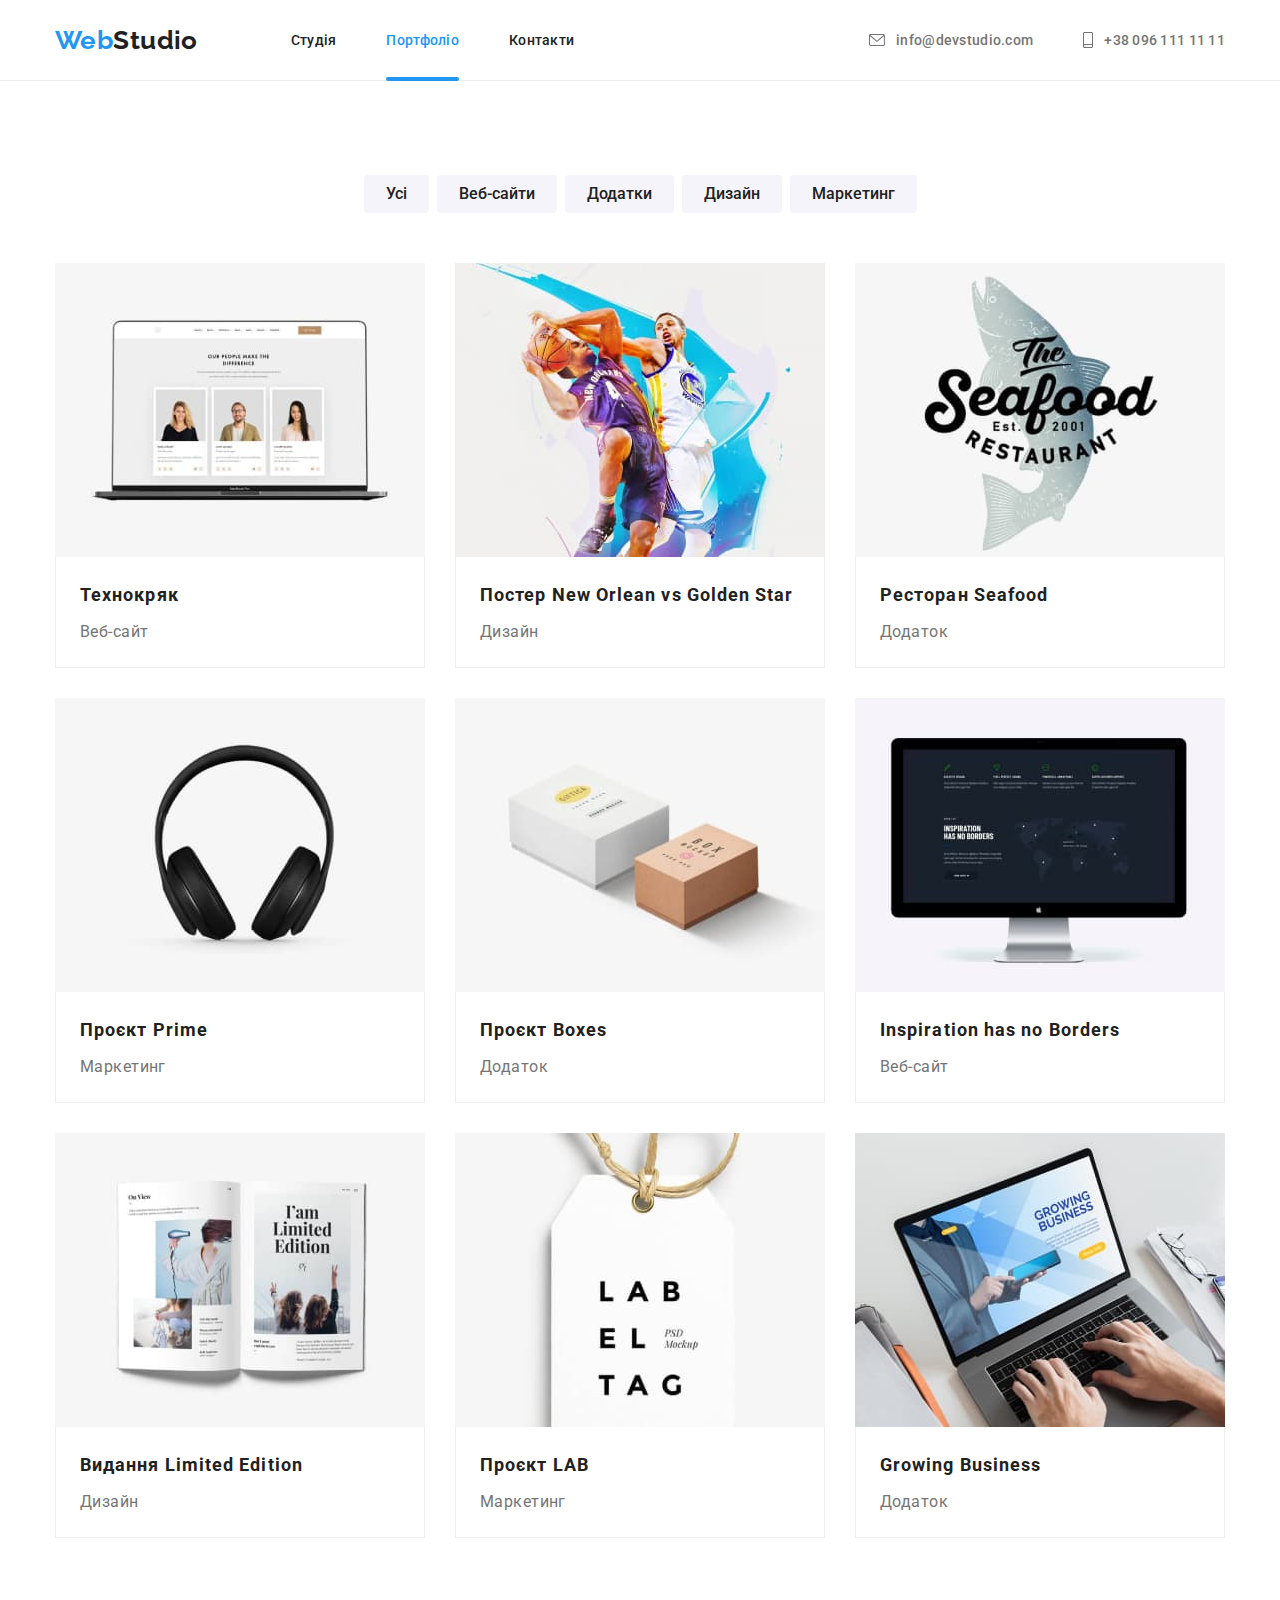
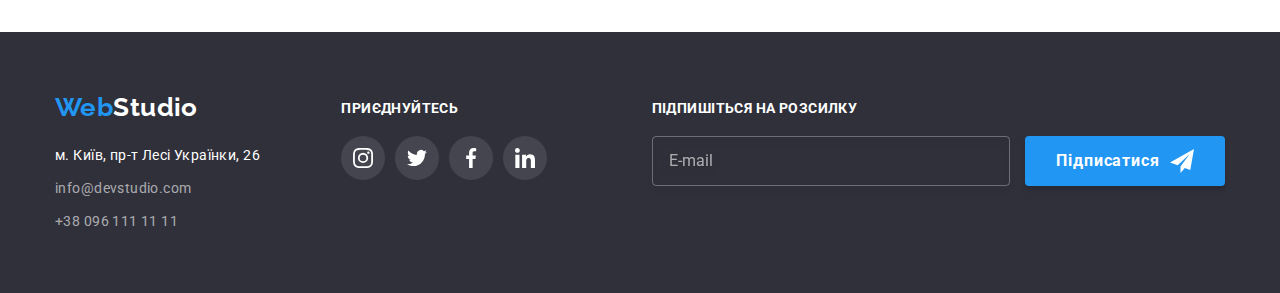
==== portfolio.html @ e1a23cd5 "Додано файли попередньої роботи" ====
<!DOCTYPE html>
<html lang="uk">
  <head>
    <meta charset="UTF-8" />
    <meta http-equiv="X-UA-Compatible" content="IE=edge" />
    <meta name="viewport" content="width=device-width, initial-scale=1.0" />
    <title>Портфоліо</title>
    <link rel="preconnect" href="https://fonts.googleapis.com" />
    <link rel="preconnect" href="https://fonts.gstatic.com" crossorigin />
    <link
      href="https://fonts.googleapis.com/css2?family=Raleway:wght@700&family=Roboto:wght@400;500;700;900&display=swap"
      rel="stylesheet"
    />
    <link
      rel="stylesheet"
      href="https://cdnjs.cloudflare.com/ajax/libs/modern-normalize/1.1.0/modern-normalize.css"
    />
    <link rel="stylesheet" href="./css/main.min.css" />
  </head>
  <body class="body">
    <!-- Шапка сайту -->
    <header class="site-header">
      <div class="site-header__container container">
        <nav class="nav">
          <a class="header__logo" href="./index.html"
            ><span class="header__logo header__logo--first">Web</span
            ><span class="header__logo header__logo--second">Studio</span></a
          >
          <ul class="nav__list list">
            <li class="nav__item">
              <a class="nav__link" href="./index.html">Студія</a>
            </li>
            <li class="nav__item">
              <a class="nav__link nav__link--curent" href="./portfolio.html"
                >Портфоліо</a
              >
            </li>
            <li class="nav__item">
              <a class="nav__link" href="">Контакти</a>
            </li>
          </ul>
          <ul class="nav-contact list">
            <li class="nav-contact__item">
              <a class="nav-contact__link" href="mailto:info@devstudio.com"
                ><svg class="nav-contact__icon" width="16" height="12">
                  <use href="./images/icons.svg#icon-envelope"></use>
                </svg>
                <span>info@devstudio.com</span></a
              >
            </li>
            <li class="nav-contact__item">
              <a class="nav-contact__link" href="tel:+380961111111"
                ><svg class="nav-contact__icon" width="10" height="16">
                  <use href="./images/icons.svg#icon-smartphone"></use></svg
                ><span>+38 096 111 11 11</span></a
              >
            </li>
          </ul>
        </nav>
      </div>
    </header>
    <!-- Основний контент -->
    <main>
      <!-- Секція наші продукти -->
      <section class="product">
        <div class="product__container container">
          <h1 class="product__title visually-hidden">Наші продукти</h1>
          <ul class="buttons list">
            <li class="buttons__item">
              <button class="buttons__button button" type="button">Усі</button>
            </li>
            <li class="buttons__item">
              <button class="buttons__button button" type="button">
                Веб-сайти
              </button>
            </li>
            <li class="buttons__item">
              <button class="buttons__button button" type="button">
                Додатки
              </button>
            </li>
            <li class="buttons__item">
              <button class="buttons__button button" type="button">
                Дизайн
              </button>
            </li>
            <li class="buttons__item">
              <button class="buttons__button button" type="button">
                Маркетинг
              </button>
            </li>
          </ul>
          <ul class="product__list list">
            <li class="product__item">
              <a class="product__link link" href="#">
                <div class="product__thumb">
                  <img
                    class="product__image"
                    src="./images/portfolio1.jpg"
                    alt="ноутбук з відкритим сайтом"
                    width="370"
                  />
                  <span class="product__about"
                    >Ресурс пропонує комплексні пропозиції з різним рівнем
                    функціоналу та сервісів. Все це дозволить відвідувачу
                    отримати вичерпні відомості про компанію чи приватну
                    особу.</span
                  >
                </div>
                <div class="product__card">
                  <h2 class="product__name">Технокряк</h2>
                  <p class="product__category">Веб-сайт</p>
                </div>
              </a>
            </li>
            <li class="product__item">
              <a class="product__link link" href="#">
                <div class="product__thumb">
                  <img
                    class="product__image"
                    src="./images/portfolio2.jpg"
                    alt="баскетболісти з м'ячем"
                    width="370"
                  />
                  <span class="product__about"
                    >Ресурс пропонує комплексні пропозиції з різним рівнем
                    функціоналу та сервісів. Все це дозволить відвідувачу
                    отримати вичерпні відомості про компанію чи приватну
                    особу.</span
                  >
                </div>
                <div class="product__card">
                  <h2 class="product__name">
                    Постер New Orlean vs Golden Star
                  </h2>
                  <p class="product__category">Дизайн</p>
                </div>
              </a>
            </li>
            <li class="product__item">
              <a class="product__link link" href="#">
                <div class="product__thumb">
                  <img
                    class="product__image"
                    src="./images/portfolio3.jpg"
                    alt="риба з текстом"
                    width="370"
                  />
                  <span class="product__about"
                    >Ресурс пропонує комплексні пропозиції з різним рівнем
                    функціоналу та сервісів. Все це дозволить відвідувачу
                    отримати вичерпні відомості про компанію чи приватну
                    особу.</span
                  >
                </div>
                <div class="product__card">
                  <h2 class="product__name">Ресторан Seafood</h2>
                  <p class="product__category">Додаток</p>
                </div>
              </a>
            </li>
            <li class="product__item">
              <a class="product__link link" href="#">
                <div class="product__thumb">
                  <img
                    class="product__image"
                    src="./images/portfolio4.jpg"
                    alt="чорні навушники"
                    width="370"
                  />
                  <span class="product__about"
                    >Ресурс пропонує комплексні пропозиції з різним рівнем
                    функціоналу та сервісів. Все це дозволить відвідувачу
                    отримати вичерпні відомості про компанію чи приватну
                    особу.</span
                  >
                </div>
                <div class="product__card">
                  <h2 class="product__name">Проєкт Prime</h2>
                  <p class="product__category">Маркетинг</p>
                </div>
              </a>
            </li>
            <li class="product__item">
              <a class="product__link link" href="#">
                <div class="product__thumb">
                  <img
                    class="product__image"
                    src="./images/portfolio5.jpg"
                    alt="дві коробочки"
                    width="370"
                  />
                  <span class="product__about"
                    >Ресурс пропонує комплексні пропозиції з різним рівнем
                    функціоналу та сервісів. Все це дозволить відвідувачу
                    отримати вичерпні відомості про компанію чи приватну
                    особу.</span
                  >
                </div>
                <div class="product__card">
                  <h2 class="product__name">Проєкт Boxes</h2>
                  <p class="product__category">Додаток</p>
                </div>
              </a>
            </li>
            <li class="product__item">
              <a class="product__link link" href="#">
                <div class="product__thumb">
                  <img
                    class="product__image"
                    src="./images/portfolio6.jpg"
                    alt="монітор з картою світу"
                    width="370"
                  />
                  <span class="product__about"
                    >Ресурс пропонує комплексні пропозиції з різним рівнем
                    функціоналу та сервісів. Все це дозволить відвідувачу
                    отримати вичерпні відомості про компанію чи приватну
                    особу.</span
                  >
                </div>
                <div class="product__card">
                  <h2 class="product__name">Inspiration has no Borders</h2>
                  <p class="product__category">Веб-сайт</p>
                </div>
              </a>
            </li>
            <li class="product__item">
              <a class="product__link link" href="#">
                <div class="product__thumb">
                  <img
                    class="product__image"
                    src="./images/portfolio7.jpg"
                    alt="відкритий журнал"
                    width="370"
                  />
                  <span class="product__about"
                    >Ресурс пропонує комплексні пропозиції з різним рівнем
                    функціоналу та сервісів. Все це дозволить відвідувачу
                    отримати вичерпні відомості про компанію чи приватну
                    особу.</span
                  >
                </div>
                <div class="product__card">
                  <h2 class="product__name">Видання Limited Edition</h2>
                  <p class="product__category">Дизайн</p>
                </div>
              </a>
            </li>
            <li class="product__item">
              <a class="product__link link" href="#">
                <div class="product__thumb">
                  <img
                    class="product__image"
                    src="./images/portfolio8.jpg"
                    alt="етикетка на нитці"
                    width="370"
                  />
                  <span class="product__about"
                    >Ресурс пропонує комплексні пропозиції з різним рівнем
                    функціоналу та сервісів. Все це дозволить відвідувачу
                    отримати вичерпні відомості про компанію чи приватну
                    особу.</span
                  >
                </div>
                <div class="product__card">
                  <h2 class="product__name">Проєкт LAB</h2>
                  <p class="product__category">Маркетинг</p>
                </div>
              </a>
            </li>
            <li class="product__item">
              <a class="product__link link" href="#">
                <div class="product__thumb">
                  <img
                    class="product__image"
                    src="./images/portfolio9.jpg"
                    alt="руки на клавіатурі ноутбуку"
                    width="370"
                  />
                  <span class="product__about"
                    >Ресурс пропонує комплексні пропозиції з різним рівнем
                    функціоналу та сервісів. Все це дозволить відвідувачу
                    отримати вичерпні відомості про компанію чи приватну
                    особу.</span
                  >
                </div>
                <div class="product__card">
                  <h2 class="product__name">Growing Business</h2>
                  <p class="product__category">Додаток</p>
                </div>
              </a>
            </li>
          </ul>
        </div>
      </section>
    </main>
    <!-- Підвал сайту -->
    <footer class="site-footer">
      <div class="site-footer__container container">
        <div class="site-footer__wrapper">
          <div class="site-footer__box">
            <a class="footer__logo" href="./index.html"
              ><span class="footer__logo footer__logo--first">Web</span
              ><span class="footer__logo footer__logo--second">Studio</span></a
            >
            <address class="addres">
              <ul class="addres__list list">
                <li class="addres__item">
                  <a
                    class="addres__addres"
                    href="https://goo.gl/maps/3w15q6gvffN8V6KR9"
                    target="_blank"
                    rel="noopener noreferrer nofollow"
                    >м. Київ, пр-т Лесі Українки, 26</a
                  >
                </li>
                <li class="addres__item">
                  <a class="addres__contact" href="mailto:info@devstudio.com"
                    >info@devstudio.com</a
                  >
                </li>
                <li class="addres__item">
                  <a class="addres__contact" href="tel:+380961111111"
                    >+38 096 111 11 11</a
                  >
                </li>
              </ul>
            </address>
          </div>
          <div class="our-social">
            <h2 class="our-social__title">приєднуйтесь</h2>
            <div class="our-social__links">
              <a class="our-social__link" href="#"
                ><svg class="our-social__icon" width="20" height="20">
                  <use href="./images/icons.svg#icon-instagram"></use></svg
              ></a>
              <a class="our-social__link" href="#"
                ><svg class="our-social__icon" width="20" height="20">
                  <use href="./images/icons.svg#icon-twitter"></use></svg
              ></a>
              <a class="our-social__link" href="#"
                ><svg class="our-social__icon" width="20" height="20">
                  <use href="./images/icons.svg#icon-facebook"></use></svg
              ></a>
              <a class="our-social__link" href="#"
                ><svg class="our-social__icon" width="20" height="20">
                  <use href="./images/icons.svg#icon-linkedin"></use></svg
              ></a>
            </div>
          </div>
          <div class="sing-up">
            <h2 class="sing-up__title">Підпишіться на розсилку</h2>
            <form class="sing-up__form">
              <label for="email" class="sing-up__label">
                <input
                  type="email"
                  name="email"
                  id="email"
                  class="sing-up__input"
                  placeholder="E-mail"
                  required
                />
              </label>
              <button type="submit" class="sing-up__button">
                Підписатися<svg class="sing-up__icon" width="24" height="24">
                  <use href="./images/icons.svg#icon-send"></use>
                </svg>
              </button>
            </form>
          </div>
        </div>
      </div>
    </footer>
  </body>
</html>
---- css/main.min.css ----
:root{--primary-text-color: #212121;--secondary-text-color: #757575;--accent-color: #2196f3;--white-text: #ffffff;--primary-bacground-color: #ffffff;--secondary-bacground-color: #f5f4fa;--third-bacground-color: #afb1b8}.list{list-style-type:none;padding-left:0;margin:0}.link{text-decoration:none}.container{width:1200px;margin:0 auto;padding:0 15px}.visually-hidden{position:absolute;white-space:nowrap;width:1px;height:1px;overflow:hidden;border:0;padding:0;clip:rect(0 0 0 0);-webkit-clip-path:inset(50%);clip-path:inset(50%);margin:-1px}.is-hidden{visibility:hidden;opacity:0;pointer-events:none}.body{color:var(--primary-text-color);font-family:"Roboto",sans-serif;background-color:var(--primary-bacground-color);font-size:14px;letter-spacing:.03em;font-weight:400}.site-header{border-bottom-width:1px;border-bottom-style:solid;border-bottom-color:#ececec}.nav{display:-webkit-box;display:-ms-flexbox;display:flex;-webkit-box-align:center;-ms-flex-align:center;align-items:center}.nav__list{display:-webkit-box;display:-ms-flexbox;display:flex;margin-left:93px}.nav__item{margin-right:50px}.nav__item:last-child{margin-right:0}.nav__link{display:block;padding-top:32px;padding-bottom:32px;text-decoration:none;color:var(--primary-text-color);font-weight:500;line-height:1.1428571429;letter-spacing:.02em;-webkit-transition:color 250ms cubic-bezier(0.4, 0, 0.2, 1);transition:color 250ms cubic-bezier(0.4, 0, 0.2, 1)}.nav__link:hover,.nav__link:focus{color:var(--accent-color)}.nav__link--curent{color:var(--accent-color);position:relative}.nav__link--curent::after{content:"";position:absolute;width:100%;height:4px;background-color:var(--accent-color);border-radius:4px;bottom:-1px;right:0}.nav-contact{display:-webkit-box;display:-ms-flexbox;display:flex;margin-left:auto}.nav-contact__item+.nav-contact__item{margin-left:50px}.nav-contact__icon{margin-right:11px}.nav-contact__link{display:-webkit-box;display:-ms-flexbox;display:flex;padding-top:32px;padding-bottom:32px;-webkit-box-align:center;-ms-flex-align:center;align-items:center;text-decoration:none;color:var(--secondary-text-color);font-weight:500;line-height:1.1428571429;letter-spacing:.02em;fill:var(--secondary-text-color);-webkit-transition:color 250ms cubic-bezier(0.4, 0, 0.2, 1);transition:color 250ms cubic-bezier(0.4, 0, 0.2, 1)}.nav-contact__link:hover,.nav-contact__link:focus{color:var(--accent-color);fill:var(--accent-color)}.header__logo{font-family:"Raleway",sans-serif;text-decoration:none;font-style:normal;font-weight:700;font-size:26px;line-height:1.1923076923}.header__logo--first{color:var(--accent-color)}.header__logo--second{color:var(--primary-text-color)}.footer__logo{font-family:"Raleway",sans-serif;text-decoration:none;font-style:normal;font-weight:700;font-size:26px;line-height:1.1923076923}.footer__logo--first{color:var(--accent-color)}.footer__logo--second{color:var(--white-text)}.section-hero{padding:200px 0px;background-image:-webkit-gradient(linear, left top, left bottom, from(rgba(47, 48, 58, 0.4)), to(rgba(47, 48, 58, 0.4))),url("../images/bg-image.jpg");background-image:linear-gradient(rgba(47, 48, 58, 0.4), rgba(47, 48, 58, 0.4)),url("../images/bg-image.jpg");background-repeat:no-repeat;background-position:50% 50%;background-color:#c4c4c4}.section-hero__text{margin:0;margin-bottom:30px;width:696px;margin-left:auto;margin-right:auto;font-weight:900;font-size:44px;line-height:1.3636363636;text-align:center;letter-spacing:.06em;text-transform:uppercase;color:var(--white-text)}.section-hero__button{display:block;margin-left:auto;margin-right:auto;padding:10px 32px;font-weight:700;font-size:16px;line-height:1.875;-webkit-box-align:center;-ms-flex-align:center;align-items:center;text-align:center;letter-spacing:.06em;-webkit-box-shadow:0px 4px 4px rgba(0,0,0,.15);box-shadow:0px 4px 4px rgba(0,0,0,.15);border-radius:4px;color:var(--white-text);background-color:var(--accent-color);border:none;cursor:pointer;font-family:inherit;-webkit-transition:background-color 250ms cubic-bezier(0.4, 0, 0.2, 1);transition:background-color 250ms cubic-bezier(0.4, 0, 0.2, 1)}.section-hero__button:hover,.section-hero__button:focus{background-color:#188ce8}.section-benefits{padding:94px 0}.section-benefits__list{display:-webkit-box;display:-ms-flexbox;display:flex;-ms-flex-preferred-size:25%;flex-basis:25%}.section-benefits__item{margin-right:30px}.section-benefits__item:last-child{margin-right:0px}.section-benefits__logo{display:-webkit-box;display:-ms-flexbox;display:flex;margin-bottom:30px;width:270px;height:120px;-webkit-box-pack:center;-ms-flex-pack:center;justify-content:center;-webkit-box-align:center;-ms-flex-align:center;align-items:center;background-color:var(--secondary-bacground-color);border-radius:4px}.section-benefits__title{margin:0;margin-bottom:10px;font-size:14px;font-weight:700;line-height:1.1428571429;text-transform:uppercase;color:var(--primary-text-color)}.section-benefits__text{margin:0;font-size:14px;line-height:1.7142857143;color:var(--secondary-text-color)}.about-work{margin-bottom:94px}.about-work__title{margin:0;margin-bottom:50px;font-weight:700;font-size:36px;line-height:1.1666666667;text-align:center;color:var(--primary-text-color)}.about-work__tile{position:relative}.about-work__galery{display:-webkit-box;display:-ms-flexbox;display:flex;-webkit-box-pack:justify;-ms-flex-pack:justify;justify-content:space-between}.about-work__image{display:block}.about-work__wrapper{display:-webkit-box;display:-ms-flexbox;display:flex;-webkit-box-align:center;-ms-flex-align:center;align-items:center;-webkit-box-pack:center;-ms-flex-pack:center;justify-content:center;position:absolute;width:100%;height:70px;bottom:0;left:0;background-color:rgba(47,48,58,.8)}.about-work__text{font-weight:700;font-size:14px;line-height:1.1428571429;text-align:center;text-transform:uppercase;color:var(--white-text)}.our-team{padding:94px 0px;background-color:var(--secondary-bacground-color)}.our-team__title{margin:0;margin-bottom:50px;font-weight:700;font-size:36px;line-height:1.1666666667;text-align:center;color:var(--primary-text-color)}.our-team__list{display:-webkit-box;display:-ms-flexbox;display:flex}.our-team__item{-ms-flex-preferred-size:calc((100% - 30px)/4);flex-basis:calc((100% - 30px)/4);margin-right:30px;-webkit-box-shadow:0px 1px 3px rgba(0,0,0,.12),0px 1px 1px rgba(0,0,0,.14),0px 2px 1px rgba(0,0,0,.2);box-shadow:0px 1px 3px rgba(0,0,0,.12),0px 1px 1px rgba(0,0,0,.14),0px 2px 1px rgba(0,0,0,.2)}.our-team__item:last-child{margin-right:0px}.our-team__image{display:block}.our-team__wrapper{padding:30px 0px;background-color:var(--white-text);-webkit-box-shadow:0px 1px 3px rgba(0,0,0,.12),0px 1px 1px rgba(0,0,0,.14),0px 2px 1px rgba(0,0,0,.2);box-shadow:0px 1px 3px rgba(0,0,0,.12),0px 1px 1px rgba(0,0,0,.14),0px 2px 1px rgba(0,0,0,.2);border-radius:0px 0px 4px 4px}.our-team__subtitle{margin:0;margin-bottom:10px;font-weight:500;font-size:16px;line-height:1.1875;text-align:center;color:var(--primary-text-color)}.our-team__text{margin:0;font-size:16px;line-height:1.1875;text-align:center;margin-bottom:16px}.social{display:-webkit-box;display:-ms-flexbox;display:flex;-webkit-box-pack:center;-ms-flex-pack:center;justify-content:center}.social__logo{display:-webkit-box;display:-ms-flexbox;display:flex;margin-right:10px}.social__logo:last-child{margin-right:0px}.social__link{display:-webkit-box;display:-ms-flexbox;display:flex;width:44px;height:44px;-webkit-box-pack:center;-ms-flex-pack:center;justify-content:center;-webkit-box-align:center;-ms-flex-align:center;align-items:center;border-radius:50%;fill:var(--third-bacground-color);-webkit-transition:fill 250ms cubic-bezier(0.4, 0, 0.2, 1),background-color 250ms cubic-bezier(0.4, 0, 0.2, 1);transition:fill 250ms cubic-bezier(0.4, 0, 0.2, 1),background-color 250ms cubic-bezier(0.4, 0, 0.2, 1)}.social__link:hover,.social__link:focus{background-color:var(--accent-color);fill:var(--white-text);cursor:pointer}.section-clients{padding:94px 0px}.section-clients__title{margin:0;margin-bottom:50px;font-weight:700;font-size:36px;line-height:1.1666666667;text-align:center}.section-clients__list{display:-webkit-box;display:-ms-flexbox;display:flex}.section-clients__item{margin-right:30px}.section-clients__item:last-child{margin-right:0px}.section-clients__logo{display:-webkit-box;display:-ms-flexbox;display:flex;width:170px;height:92px;-webkit-box-pack:center;-ms-flex-pack:center;justify-content:center;-webkit-box-align:center;-ms-flex-align:center;align-items:center;fill:var(--third-bacground-color);border:1px solid var(--third-bacground-color);border-radius:4px;-webkit-transition:fill 250ms cubic-bezier(0.4, 0, 0.2, 1),border 250ms cubic-bezier(0.4, 0, 0.2, 1);transition:fill 250ms cubic-bezier(0.4, 0, 0.2, 1),border 250ms cubic-bezier(0.4, 0, 0.2, 1)}.section-clients__logo:hover,.section-clients__logo:focus{border:1px solid var(--accent-color);fill:var(--accent-color)}.site-footer{padding:60px 0px;background-color:#2f303a}.site-footer__wrapper{display:-webkit-box;display:-ms-flexbox;display:flex;-webkit-box-pack:justify;-ms-flex-pack:justify;justify-content:space-between}.site-footer__box{margin-right:70px}.addres{margin-top:20px}.addres__addres{line-height:1.7142857143;color:var(--white-text);font-style:normal;text-decoration:none;-webkit-transition:color 250ms cubic-bezier(0.4, 0, 0.2, 1);transition:color 250ms cubic-bezier(0.4, 0, 0.2, 1)}.addres__addres:hover,.addres__addres:focus{color:var(--accent-color)}.addres__item{margin-bottom:9px}.addres__item:last-child{margin-bottom:0px}.addres__contact{font-style:normal;text-decoration:none;font-size:14px;line-height:1.7142857143;color:rgba(255,255,255,.6);-webkit-transition:color 250ms cubic-bezier(0.4, 0, 0.2, 1);transition:color 250ms cubic-bezier(0.4, 0, 0.2, 1)}.addres__contact:hover,.addres__contact:focus{color:var(--accent-color)}.our-social{margin-top:8px}.our-social__title{margin:0;margin-bottom:20px;font-weight:700;font-size:14px;line-height:16px;text-transform:uppercase;color:var(--white-text)}.our-social__links{display:-webkit-box;display:-ms-flexbox;display:flex;-webkit-box-pack:center;-ms-flex-pack:center;justify-content:center;margin-right:93px}.our-social__link{display:-webkit-box;display:-ms-flexbox;display:flex;width:44px;height:44px;-webkit-box-pack:center;-ms-flex-pack:center;justify-content:center;-webkit-box-align:center;-ms-flex-align:center;align-items:center;border-radius:50%;fill:var(--white-text);background-color:rgba(255,255,255,.1);margin-right:10px;-webkit-transition:background-color 250ms cubic-bezier(0.4, 0, 0.2, 1);transition:background-color 250ms cubic-bezier(0.4, 0, 0.2, 1)}.our-social__link:hover,.our-social__link:focus{background-color:var(--accent-color)}.our-social__link:last-child{margin-right:0px}.sing-up{margin-top:8px}.sing-up__title{margin:0;margin-bottom:20px;font-weight:700;font-size:14px;line-height:1.1428571429;text-transform:uppercase;color:var(--white-text)}.sing-up__input{margin-right:12px;padding:15px 16px;width:358px;height:50px;color:var(--white-text);background-color:rgba(0,0,0,0);border:1px solid rgba(255,255,255,.3);-webkit-filter:drop-shadow(0px 4px 4px rgba(0, 0, 0, 0.15));filter:drop-shadow(0px 4px 4px rgba(0, 0, 0, 0.15));border-radius:4px}.sing-up__input:focus{outline:none}.sing-up__input::-webkit-input-placeholder{font-size:16px;line-height:1.25;color:rgba(255,255,255,.6)}.sing-up__input::-moz-placeholder{font-size:16px;line-height:1.25;color:rgba(255,255,255,.6)}.sing-up__input:-ms-input-placeholder{font-size:16px;line-height:1.25;color:rgba(255,255,255,.6)}.sing-up__input::-ms-input-placeholder{font-size:16px;line-height:1.25;color:rgba(255,255,255,.6)}.sing-up__input::placeholder{font-size:16px;line-height:1.25;color:rgba(255,255,255,.6)}.sing-up__icon{position:absolute;top:50%;-webkit-transform:translateY(-50%);transform:translateY(-50%);margin-left:10px;fill:var(--white-text)}.sing-up__button{position:relative;width:200px;height:50px;padding:10px 62px 10px 28px;font-weight:700;font-size:16px;line-height:1.875;letter-spacing:.06em;color:var(--white-text);background-color:var(--accent-color);border:none;-webkit-box-shadow:0px 4px 4px rgba(0,0,0,.15);box-shadow:0px 4px 4px rgba(0,0,0,.15);border-radius:4px;-webkit-transition:background-color 250ms cubic-bezier(0.4, 0, 0.2, 1);transition:background-color 250ms cubic-bezier(0.4, 0, 0.2, 1)}.sing-up__button:hover,.sing-up__button:focus{background-color:#188ce8}.modal__backdrop{position:fixed;top:0;bottom:0;left:0;right:0;width:100%;height:100%;background-color:rgba(0,0,0,.2);-webkit-transition:opacity 250ms cubic-bezier(0.4, 0, 0.2, 1),visibility 250ms cubic-bezier(0.4, 0, 0.2, 1);transition:opacity 250ms cubic-bezier(0.4, 0, 0.2, 1),visibility 250ms cubic-bezier(0.4, 0, 0.2, 1)}.modal__backdrop.is-hidden .modal__window{-webkit-transform:translate(-50%, -50%) scale(0.7);transform:translate(-50%, -50%) scale(0.7)}.modal__window{width:528px;height:581px;position:absolute;top:50%;left:50%;-webkit-transform:translate(-50%, -50%) scale(1);transform:translate(-50%, -50%) scale(1);-webkit-transition:-webkit-transform 250ms cubic-bezier(0.4, 0, 0.2, 1);transition:-webkit-transform 250ms cubic-bezier(0.4, 0, 0.2, 1);transition:transform 250ms cubic-bezier(0.4, 0, 0.2, 1);transition:transform 250ms cubic-bezier(0.4, 0, 0.2, 1), -webkit-transform 250ms cubic-bezier(0.4, 0, 0.2, 1);background-color:#fff;-webkit-box-shadow:0px 1px 3px rgba(0,0,0,.12),0px 1px 1px rgba(0,0,0,.14),0px 2px 1px rgba(0,0,0,.2);box-shadow:0px 1px 3px rgba(0,0,0,.12),0px 1px 1px rgba(0,0,0,.14),0px 2px 1px rgba(0,0,0,.2);border-radius:4px}.modal__close-sign{position:absolute;display:-webkit-box;display:-ms-flexbox;display:flex;-webkit-box-pack:center;-ms-flex-pack:center;justify-content:center;cursor:pointer;-webkit-box-align:center;-ms-flex-align:center;align-items:center;top:8px;right:8px;width:30px;height:30px;border:1px solid rgba(0,0,0,.1);border-radius:50%;-webkit-transition:fill 250ms cubic-bezier(0.4, 0, 0.2, 1);transition:fill 250ms cubic-bezier(0.4, 0, 0.2, 1)}.modal__close-sign:hover,.modal__close-sign:focus{fill:var(--accent-color)}.modal__content{padding:40px}.modal__title{margin:0px;margin-bottom:12px;font-weight:700;font-size:20px;line-height:1.15;text-align:center}.form__label{display:block;margin-bottom:4px;font-size:12px;line-height:1.1666666667;letter-spacing:.01em;color:var(--secondary-text-color)}.form__wrapper{position:relative;margin-bottom:10px}.form__icon{position:absolute;top:50%;left:0;-webkit-transform:translateY(-50%);transform:translateY(-50%);margin-left:15px;-webkit-transition:fill 250ms cubic-bezier(0.4, 0, 0.2, 1);transition:fill 250ms cubic-bezier(0.4, 0, 0.2, 1)}.form__input{padding:12px 0px 12px 0px;padding-left:42px;width:448px;height:40px;border:1px solid rgba(33,33,33,.2);border-radius:4px;-webkit-transition:border 250ms cubic-bezier(0.4, 0, 0.2, 1);transition:border 250ms cubic-bezier(0.4, 0, 0.2, 1)}.form__input:focus{outline:none;border:1px solid var(--accent-color)}.form__input:focus+.form__icon{fill:var(--accent-color)}.form__input--comment{margin-bottom:20px;padding:12px 16px;width:448px;height:120px;resize:none;border:1px solid rgba(33,33,33,.2);border-radius:4px;-webkit-transition:border 250ms cubic-bezier(0.4, 0, 0.2, 1);transition:border 250ms cubic-bezier(0.4, 0, 0.2, 1)}.form__input--comment:focus{outline:none;border:1px solid var(--accent-color)}.form__input--comment::-webkit-input-placeholder{font-size:12px;line-height:1.1666666667;letter-spacing:.01em;color:rgba(117,117,117,.5)}.form__input--comment::-moz-placeholder{font-size:12px;line-height:1.1666666667;letter-spacing:.01em;color:rgba(117,117,117,.5)}.form__input--comment:-ms-input-placeholder{font-size:12px;line-height:1.1666666667;letter-spacing:.01em;color:rgba(117,117,117,.5)}.form__input--comment::-ms-input-placeholder{font-size:12px;line-height:1.1666666667;letter-spacing:.01em;color:rgba(117,117,117,.5)}.form__input--comment::placeholder{font-size:12px;line-height:1.1666666667;letter-spacing:.01em;color:rgba(117,117,117,.5)}.form__btn-wrap{display:-webkit-box;display:-ms-flexbox;display:flex;-webkit-box-pack:center;-ms-flex-pack:center;justify-content:center}.form__button{width:200px;height:50px;font-weight:700;font-size:16px;line-height:1.875;letter-spacing:.06em;color:var(--white-text);background:var(--accent-color);-webkit-box-shadow:0px 4px 4px rgba(0,0,0,.15);box-shadow:0px 4px 4px rgba(0,0,0,.15);border:none;border-radius:4px;-webkit-transition:background 250ms cubic-bezier(0.4, 0, 0.2, 1);transition:background 250ms cubic-bezier(0.4, 0, 0.2, 1)}.form__button:hover,.form__button:focus{background:#188ce8}.form-checkbox{position:relative;display:-webkit-box;display:-ms-flexbox;display:flex;-webkit-box-pack:center;-ms-flex-pack:center;justify-content:center;margin-bottom:30px}.form-checkbox__label{display:-webkit-box;display:-ms-flexbox;display:flex;-webkit-box-align:center;-ms-flex-align:center;align-items:center;font-size:14px;line-height:1.7142857143;color:var(--secondary-text-color)}.form-checkbox__icon{position:absolute;top:50%;left:50%;-webkit-transform:translate(-50%, -50%);transform:translate(-50%, -50%);fill:rgba(0,0,0,0);-webkit-transition:fill 250ms cubic-bezier(0.4, 0, 0.2, 1);transition:fill 250ms cubic-bezier(0.4, 0, 0.2, 1)}.form-checkbox__wrapper{margin-right:7px;position:relative;width:16px;height:15px;border:2px solid var(--primary-text-color);border-radius:2px;-webkit-transition:background-color 250ms cubic-bezier(0.4, 0, 0.2, 1);transition:background-color 250ms cubic-bezier(0.4, 0, 0.2, 1)}.form-checkbox__input{-webkit-appearance:none;-moz-appearance:none;appearance:none}.form-checkbox__input:checked+.form-checkbox__label .form-checkbox__wrapper{background-color:var(--accent-color);border:none}.form-checkbox__input:checked+.form-checkbox__label .form-checkbox__icon{fill:var(--white-text)}.buttons{display:-webkit-box;display:-ms-flexbox;display:flex;margin-bottom:50px;-webkit-box-pack:center;-ms-flex-pack:center;justify-content:center}.buttons__item{margin-right:8px}.buttons__item:last-child{margin-right:0px}.buttons__button{padding:6px 22px;font-weight:500;font-size:16px;line-height:1.625;text-align:center;color:var(--primary-text-color);background-color:var(--secondary-bacground-color);border-radius:4px;border:none;cursor:pointer;font-family:"Roboto",sans-serif;-webkit-transition:background-color 250ms cubic-bezier(0.4, 0, 0.2, 1),color 250ms cubic-bezier(0.4, 0, 0.2, 1),-webkit-box-shadow 250ms cubic-bezier(0.4, 0, 0.2, 1);transition:background-color 250ms cubic-bezier(0.4, 0, 0.2, 1),color 250ms cubic-bezier(0.4, 0, 0.2, 1),-webkit-box-shadow 250ms cubic-bezier(0.4, 0, 0.2, 1);transition:background-color 250ms cubic-bezier(0.4, 0, 0.2, 1),color 250ms cubic-bezier(0.4, 0, 0.2, 1),box-shadow 250ms cubic-bezier(0.4, 0, 0.2, 1);transition:background-color 250ms cubic-bezier(0.4, 0, 0.2, 1),color 250ms cubic-bezier(0.4, 0, 0.2, 1),box-shadow 250ms cubic-bezier(0.4, 0, 0.2, 1),-webkit-box-shadow 250ms cubic-bezier(0.4, 0, 0.2, 1)}.buttons__button:hover,.buttons__button:focus{background-color:var(--accent-color);color:var(--white-text);-webkit-box-shadow:0px 3px 1px rgba(0,0,0,.1),0px 1px 2px rgba(0,0,0,.08),0px 2px 2px rgba(0,0,0,.12);box-shadow:0px 3px 1px rgba(0,0,0,.1),0px 1px 2px rgba(0,0,0,.08),0px 2px 2px rgba(0,0,0,.12)}.product{padding:94px 0px}.product__list{display:-webkit-box;display:-ms-flexbox;display:flex;-ms-flex-wrap:wrap;flex-wrap:wrap}.product__item{margin-right:30px;margin-bottom:30px}.product__item:nth-child(3n){margin-right:0px}.product__item:nth-last-child(-n+3){margin-bottom:0px}.product .product__link{display:block;position:relative;-webkit-transition:-webkit-box-shadow 250ms cubic-bezier(0.4, 0, 0.2, 1);transition:-webkit-box-shadow 250ms cubic-bezier(0.4, 0, 0.2, 1);transition:box-shadow 250ms cubic-bezier(0.4, 0, 0.2, 1);transition:box-shadow 250ms cubic-bezier(0.4, 0, 0.2, 1), -webkit-box-shadow 250ms cubic-bezier(0.4, 0, 0.2, 1)}.product .product__link:hover .product__about,.product .product__link:focus .product__about{-webkit-transform:translateY(0%);transform:translateY(0%);opacity:1}.product .product__link:hover,.product .product__link:focus{-webkit-box-shadow:0px 1px 1px rgba(0,0,0,.12),0px 4px 4px rgba(0,0,0,.06),1px 4px 6px rgba(0,0,0,.16);box-shadow:0px 1px 1px rgba(0,0,0,.12),0px 4px 4px rgba(0,0,0,.06),1px 4px 6px rgba(0,0,0,.16)}.product__thumb{position:relative;overflow:hidden}.product__image{display:block}.product__about{position:absolute;top:0;left:0;padding-top:63px;padding-right:24px;padding-bottom:63px;padding-left:24px;width:100%;height:100%;background:rgba(33,150,243,.9);font-size:18px;line-height:1.56;color:var(--white-text);-webkit-transform:translateY(100%);transform:translateY(100%);opacity:0;-webkit-transition:opacity 250ms cubic-bezier(0.4, 0, 0.2, 1),-webkit-transform 250ms cubic-bezier(0.4, 0, 0.2, 1);transition:opacity 250ms cubic-bezier(0.4, 0, 0.2, 1),-webkit-transform 250ms cubic-bezier(0.4, 0, 0.2, 1);transition:transform 250ms cubic-bezier(0.4, 0, 0.2, 1),opacity 250ms cubic-bezier(0.4, 0, 0.2, 1);transition:transform 250ms cubic-bezier(0.4, 0, 0.2, 1),opacity 250ms cubic-bezier(0.4, 0, 0.2, 1),-webkit-transform 250ms cubic-bezier(0.4, 0, 0.2, 1)}.product__card{padding:20px 24px;border:1px solid #eee;border-top:0}.product__name{margin:0;margin-bottom:4px;font-weight:700;font-size:18px;line-height:2;letter-spacing:.06em;color:var(--primary-text-color)}.product__category{margin:0;font-size:16px;line-height:1.875;color:var(--secondary-text-color)}/*# sourceMappingURL=main.min.css.map */
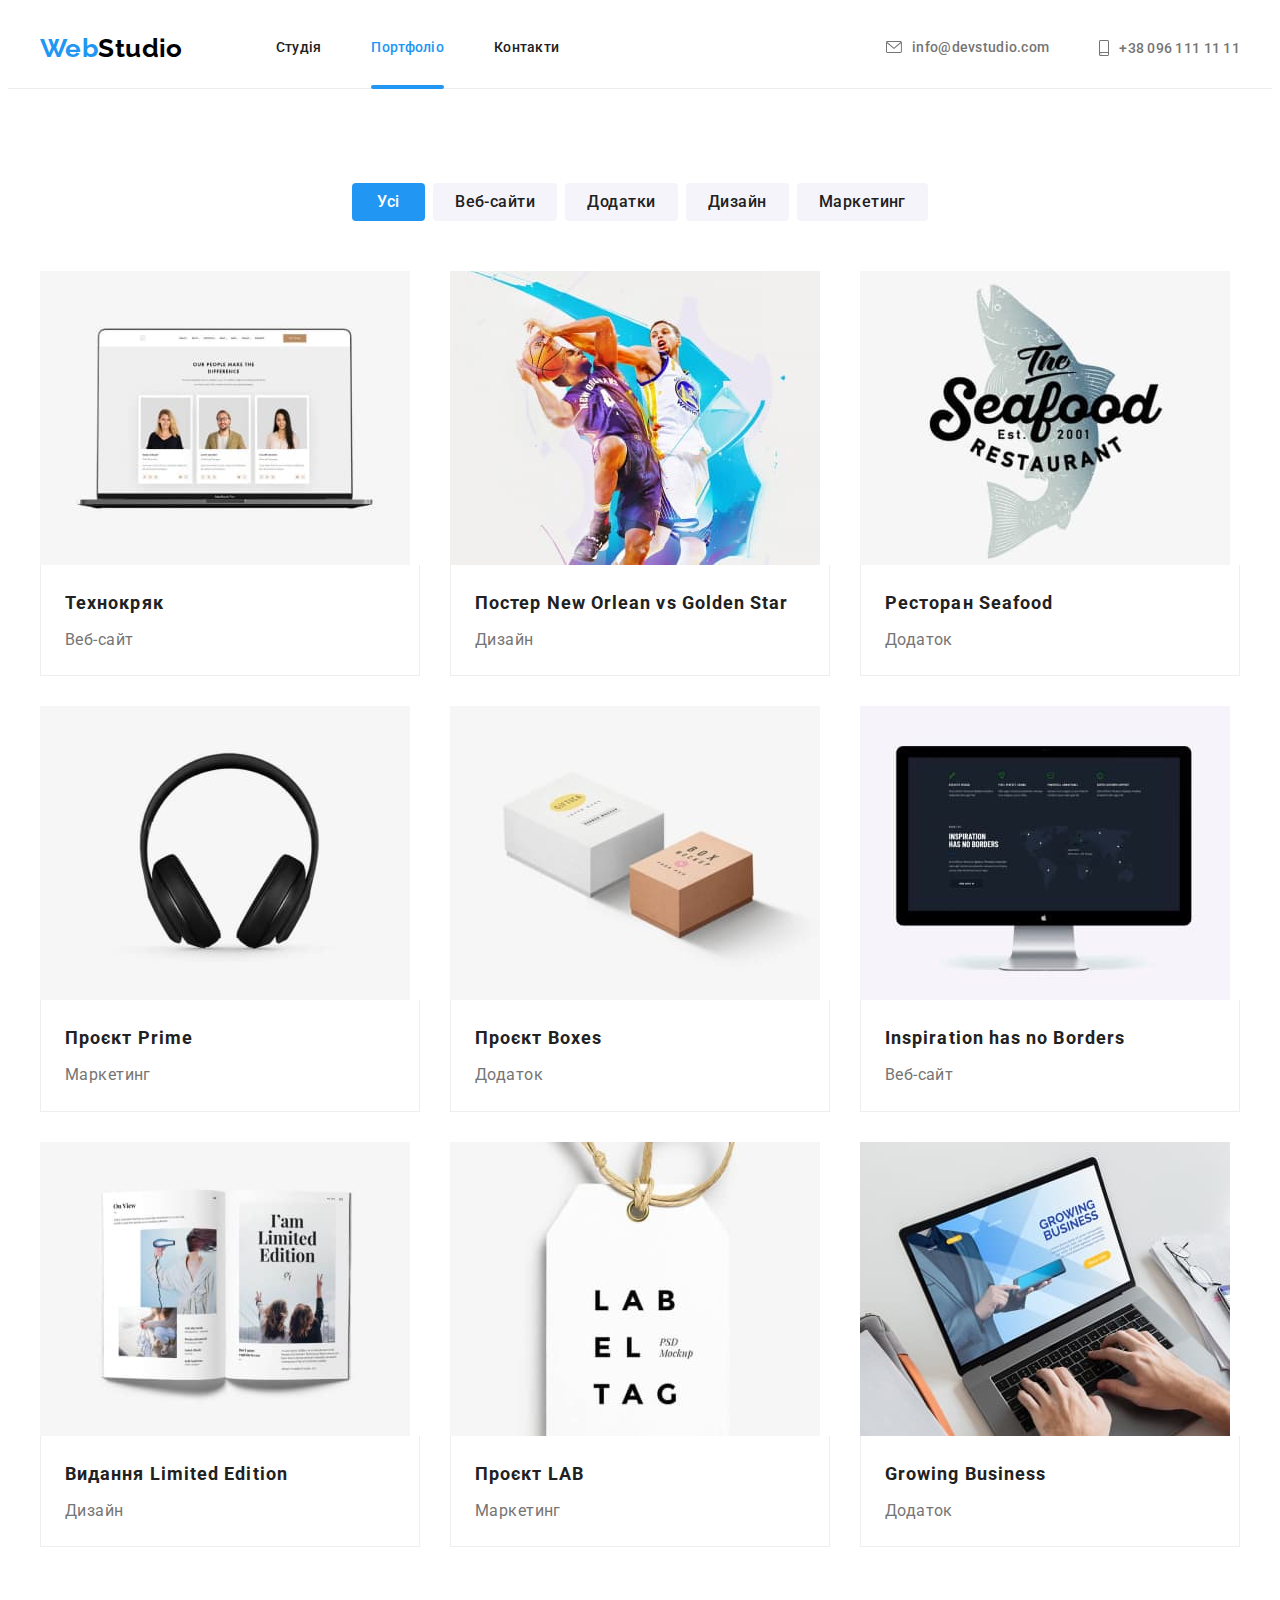
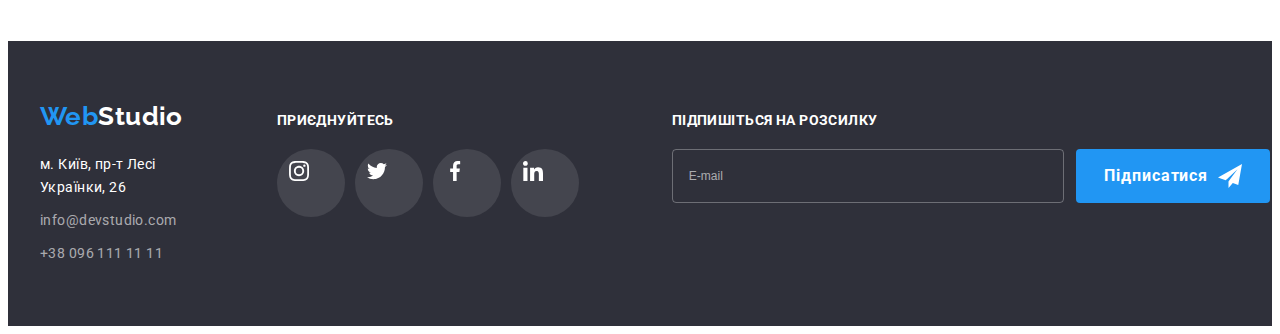
==== commit 700e3436: "правки" ====
--- a/portfolio.html
+++ b/portfolio.html
@@ -4,7 +4,6 @@
     <meta charset="UTF-8" />
     <meta http-equiv="X-UA-Compatible" content="IE=edge" />
     <meta name="viewport" content="width=device-width, initial-scale=1.0" />
-    <title>Портфоліо</title>
     <link rel="preconnect" href="https://fonts.googleapis.com" />
     <link rel="preconnect" href="https://fonts.gstatic.com" crossorigin />
     <link
@@ -13,281 +12,528 @@
     />
     <link
       rel="stylesheet"
-      href="https://cdnjs.cloudflare.com/ajax/libs/modern-normalize/1.1.0/modern-normalize.css"
+      href="https://cdnjs.cloudflare.com/ajax/libs/modern-normalize/1.1.0/modern-normalize.min.css"
+      integrity="sha512-wpPYUAdjBVSE4KJnH1VR1HeZfpl1ub8YT/NKx4PuQ5NmX2tKuGu6U/JRp5y+Y8XG2tV+wKQpNHVUX03MfMFn9Q=="
+      crossorigin="anonymous"
+      referrerpolicy="no-referrer"
     />
     <link rel="stylesheet" href="./css/main.min.css" />
+    <title>Портфоліо</title>
   </head>
-  <body class="body">
+  <body>
     <!-- Шапка сайту -->
     <header class="site-header">
       <div class="site-header__container container">
-        <nav class="nav">
-          <a class="header__logo" href="./index.html"
-            ><span class="header__logo header__logo--first">Web</span
-            ><span class="header__logo header__logo--second">Studio</span></a
-          >
-          <ul class="nav__list list">
-            <li class="nav__item">
-              <a class="nav__link" href="./index.html">Студія</a>
-            </li>
-            <li class="nav__item">
-              <a class="nav__link nav__link--curent" href="./portfolio.html"
-                >Портфоліо</a
+        <a href="./index.html" class="logo"
+          ><span class="logo__accent">Web</span>Studio</a
+        >
+
+        <div class="site-menu" id="site-menu">
+          <button class="menu-button menu-button--close">
+            <svg class="menu-button__icon" height="40" width="40">
+              <use href="./images/icons.svg#icon-close_menu"></use>
+            </svg>
+          </button>
+
+          <nav class="site-nav">
+            <ul class="site-nav__list">
+              <li class="site-nav__item">
+                <a class="site-nav__link" href="./index.html">Студія</a>
+              </li>
+              <li class="site-nav__item">
+                <a
+                  class="site-nav__link site-nav__link--current"
+                  href="./portfolio.html"
+                  >Портфоліо</a
+                >
+              </li>
+              <li class="site-nav__item">
+                <a class="site-nav__link" href="">Контакти</a>
+              </li>
+            </ul>
+          </nav>
+
+          <ul class="header-contacts">
+            <li class="header-contacts__item">
+              <a class="header-contacts__link" href="mailto:info@devstudio.com">
+                <svg
+                  class="header-contacts__icon icon-envelope"
+                  height="12"
+                  width="16"
+                >
+                  <use href="./images/icons.svg#icon-envelope"></use></svg
+                >info@devstudio.com</a
               >
             </li>
-            <li class="nav__item">
-              <a class="nav__link" href="">Контакти</a>
+            <li class="header-contacts__item">
+              <a class="header-contacts__link" href="tel:+380961111111">
+                <svg
+                  class="header-contacts__icon icon-smartphone"
+                  height="16"
+                  width="10"
+                >
+                  <use href="./images/icons.svg#icon-smartphone"></use></svg
+                >+38 096 111 11 11</a
+              >
             </li>
           </ul>
-          <ul class="nav-contact list">
-            <li class="nav-contact__item">
-              <a class="nav-contact__link" href="mailto:info@devstudio.com"
-                ><svg class="nav-contact__icon" width="16" height="12">
-                  <use href="./images/icons.svg#icon-envelope"></use>
-                </svg>
-                <span>info@devstudio.com</span></a
-              >
-            </li>
-            <li class="nav-contact__item">
-              <a class="nav-contact__link" href="tel:+380961111111"
-                ><svg class="nav-contact__icon" width="10" height="16">
-                  <use href="./images/icons.svg#icon-smartphone"></use></svg
-                ><span>+38 096 111 11 11</span></a
-              >
+
+          <ul class="social-links">
+            <li class="social-links__item">
+              <a class="social-links__link" href="">Instagram</a>
+            </li>
+            <li class="social-links__item">
+              <a class="social-links__link" href="">Twitter</a>
+            </li>
+            <li class="social-links__item">
+              <a class="social-links__link" href="">Facebook</a>
+            </li>
+            <li class="social-links__item">
+              <a class="social-links__link" href="">LinkedIn</a>
             </li>
           </ul>
-        </nav>
+        </div>
+
+        <button
+          class="menu-button menu-button--open"
+          aria-expanded="false"
+          aria-controls="site-menu"
+        >
+          <svg class="menu-button__icon" height="40" width="40">
+            <use href="./images/icons.svg#icon-open_menu"></use>
+          </svg>
+        </button>
       </div>
     </header>
     <!-- Основний контент -->
     <main>
       <!-- Секція наші продукти -->
-      <section class="product">
-        <div class="product__container container">
-          <h1 class="product__title visually-hidden">Наші продукти</h1>
-          <ul class="buttons list">
-            <li class="buttons__item">
-              <button class="buttons__button button" type="button">Усі</button>
-            </li>
-            <li class="buttons__item">
-              <button class="buttons__button button" type="button">
+      <section class="portfolio section">
+        <div class="container">
+          <h1 class="portfolio__heading visibility-hidden">Наше портфоліо</h1>
+
+          <ul class="portfolio-filter">
+            <li class="portfolio-filter__item">
+              <button
+                type="button"
+                class="button portfolio-filter__button portfolio-filter__button--active"
+              >
+                Усі
+              </button>
+            </li>
+            <li class="portfolio-filter__item">
+              <button type="button" class="button portfolio-filter__button">
                 Веб-сайти
               </button>
             </li>
-            <li class="buttons__item">
-              <button class="buttons__button button" type="button">
+            <li class="portfolio-filter__item">
+              <button type="button" class="button portfolio-filter__button">
                 Додатки
               </button>
             </li>
-            <li class="buttons__item">
-              <button class="buttons__button button" type="button">
+            <li class="portfolio-filter__item">
+              <button type="button" class="button portfolio-filter__button">
                 Дизайн
               </button>
             </li>
-            <li class="buttons__item">
-              <button class="buttons__button button" type="button">
+            <li class="portfolio-filter__item">
+              <button type="button" class="button portfolio-filter__button">
                 Маркетинг
               </button>
             </li>
           </ul>
-          <ul class="product__list list">
-            <li class="product__item">
-              <a class="product__link link" href="#">
-                <div class="product__thumb">
-                  <img
-                    class="product__image"
-                    src="./images/portfolio1.jpg"
-                    alt="ноутбук з відкритим сайтом"
-                    width="370"
-                  />
-                  <span class="product__about"
-                    >Ресурс пропонує комплексні пропозиції з різним рівнем
-                    функціоналу та сервісів. Все це дозволить відвідувачу
-                    отримати вичерпні відомості про компанію чи приватну
-                    особу.</span
-                  >
-                </div>
-                <div class="product__card">
-                  <h2 class="product__name">Технокряк</h2>
-                  <p class="product__category">Веб-сайт</p>
-                </div>
-              </a>
-            </li>
-            <li class="product__item">
-              <a class="product__link link" href="#">
-                <div class="product__thumb">
-                  <img
-                    class="product__image"
-                    src="./images/portfolio2.jpg"
-                    alt="баскетболісти з м'ячем"
-                    width="370"
-                  />
-                  <span class="product__about"
-                    >Ресурс пропонує комплексні пропозиції з різним рівнем
-                    функціоналу та сервісів. Все це дозволить відвідувачу
-                    отримати вичерпні відомості про компанію чи приватну
-                    особу.</span
-                  >
-                </div>
-                <div class="product__card">
-                  <h2 class="product__name">
+
+          <ul class="portfolio-cards">
+            <li class="portfolio-cards__item">
+              <a href="" class="portfolio-cards__link">
+                <div class="portfolio-cards__thumb">
+                  <picture>
+                    <source
+                      srcset="
+                        ./images/technoquack.jpg    1x,
+                        ./images/technoquack@2x.jpg 2x
+                      "
+                      media="(min-width: 1200px)"
+                    />
+                    <source
+                      srcset="
+                        ./images/technoquack-tablet.jpg    1x,
+                        ./images/technoquack-tablet@2x.jpg 2x
+                      "
+                      media="(min-width: 768px)"
+                    />
+                    <source
+                      srcset="
+                        ./images/technoquack-mobile.jpg    1x,
+                        ./images/technoquack-mobile@2x.jpg 2x
+                      "
+                      media="(max-width: 767px)"
+                    />
+                    <img
+                      class="portfolio-cards__image image-block"
+                      src="./images/technoquack.jpg"
+                      alt="ноутбук з відкритим сайтом"
+                    />
+                  </picture>
+                  <p class="portfolio-cards__description">
+                    Ресурс пропонує комплексні пропозиції з різним рівнем
+                    функціоналу та сервісів. Все це дозволить відвідувачу
+                    отримати вичерпні відомості про компанію чи приватну особу.
+                  </p>
+                </div>
+                <div class="portfolio-cards__title">
+                  <h2 class="portfolio-cards__heading">Технокряк</h2>
+                  <p class="portfolio-cards__text">Веб-сайт</p>
+                </div>
+              </a>
+            </li>
+            <li class="portfolio-cards__item">
+              <a href="" class="portfolio-cards__link">
+                <div class="portfolio-cards__thumb">
+                  <picture>
+                    <source
+                      srcset="
+                        ./images/new-orleans-vs-golden-star-poster.jpg    1x,
+                        ./images/new-orleans-vs-golden-star-poster@2x.jpg 2x
+                      "
+                      media="(min-width: 1200px)"
+                    />
+                    <source
+                      srcset="
+                        ./images/new-orleans-vs-golden-star-poster-tablet.jpg    1x,
+                        ./images/new-orleans-vs-golden-star-poster-tablet@2x.jpg 2x
+                      "
+                      media="(min-width: 768px)"
+                    />
+                    <source
+                      srcset="
+                        ./images/new-orleans-vs-golden-star-poster-mobile.jpg    1x,
+                        ./images/new-orleans-vs-golden-star-poster-mobile@2x.jpg 2x
+                      "
+                      media="(max-width: 767px)"
+                    />
+                    <img
+                      class="portfolio-cards__image image-block"
+                      src="./images/new-orleans-vs-golden-star-poster.jpg"
+                      alt="баскетболісти з м'ячем"
+                    />
+                  </picture>
+                  <p class="portfolio-cards__description">
+                    Ресурс пропонує комплексні пропозиції з різним рівнем
+                    функціоналу та сервісів. Все це дозволить відвідувачу
+                    отримати вичерпні відомості про компанію чи приватну особу.
+                  </p>
+                </div>
+                <div class="portfolio-cards__title">
+                  <h2 class="portfolio-cards__heading">
                     Постер New Orlean vs Golden Star
                   </h2>
-                  <p class="product__category">Дизайн</p>
-                </div>
-              </a>
-            </li>
-            <li class="product__item">
-              <a class="product__link link" href="#">
-                <div class="product__thumb">
-                  <img
-                    class="product__image"
-                    src="./images/portfolio3.jpg"
-                    alt="риба з текстом"
-                    width="370"
-                  />
-                  <span class="product__about"
-                    >Ресурс пропонує комплексні пропозиції з різним рівнем
-                    функціоналу та сервісів. Все це дозволить відвідувачу
-                    отримати вичерпні відомості про компанію чи приватну
-                    особу.</span
-                  >
-                </div>
-                <div class="product__card">
-                  <h2 class="product__name">Ресторан Seafood</h2>
-                  <p class="product__category">Додаток</p>
-                </div>
-              </a>
-            </li>
-            <li class="product__item">
-              <a class="product__link link" href="#">
-                <div class="product__thumb">
-                  <img
-                    class="product__image"
-                    src="./images/portfolio4.jpg"
-                    alt="чорні навушники"
-                    width="370"
-                  />
-                  <span class="product__about"
-                    >Ресурс пропонує комплексні пропозиції з різним рівнем
-                    функціоналу та сервісів. Все це дозволить відвідувачу
-                    отримати вичерпні відомості про компанію чи приватну
-                    особу.</span
-                  >
-                </div>
-                <div class="product__card">
-                  <h2 class="product__name">Проєкт Prime</h2>
-                  <p class="product__category">Маркетинг</p>
-                </div>
-              </a>
-            </li>
-            <li class="product__item">
-              <a class="product__link link" href="#">
-                <div class="product__thumb">
-                  <img
-                    class="product__image"
-                    src="./images/portfolio5.jpg"
-                    alt="дві коробочки"
-                    width="370"
-                  />
-                  <span class="product__about"
-                    >Ресурс пропонує комплексні пропозиції з різним рівнем
-                    функціоналу та сервісів. Все це дозволить відвідувачу
-                    отримати вичерпні відомості про компанію чи приватну
-                    особу.</span
-                  >
-                </div>
-                <div class="product__card">
-                  <h2 class="product__name">Проєкт Boxes</h2>
-                  <p class="product__category">Додаток</p>
-                </div>
-              </a>
-            </li>
-            <li class="product__item">
-              <a class="product__link link" href="#">
-                <div class="product__thumb">
-                  <img
-                    class="product__image"
-                    src="./images/portfolio6.jpg"
-                    alt="монітор з картою світу"
-                    width="370"
-                  />
-                  <span class="product__about"
-                    >Ресурс пропонує комплексні пропозиції з різним рівнем
-                    функціоналу та сервісів. Все це дозволить відвідувачу
-                    отримати вичерпні відомості про компанію чи приватну
-                    особу.</span
-                  >
-                </div>
-                <div class="product__card">
-                  <h2 class="product__name">Inspiration has no Borders</h2>
-                  <p class="product__category">Веб-сайт</p>
-                </div>
-              </a>
-            </li>
-            <li class="product__item">
-              <a class="product__link link" href="#">
-                <div class="product__thumb">
-                  <img
-                    class="product__image"
-                    src="./images/portfolio7.jpg"
-                    alt="відкритий журнал"
-                    width="370"
-                  />
-                  <span class="product__about"
-                    >Ресурс пропонує комплексні пропозиції з різним рівнем
-                    функціоналу та сервісів. Все це дозволить відвідувачу
-                    отримати вичерпні відомості про компанію чи приватну
-                    особу.</span
-                  >
-                </div>
-                <div class="product__card">
-                  <h2 class="product__name">Видання Limited Edition</h2>
-                  <p class="product__category">Дизайн</p>
-                </div>
-              </a>
-            </li>
-            <li class="product__item">
-              <a class="product__link link" href="#">
-                <div class="product__thumb">
-                  <img
-                    class="product__image"
-                    src="./images/portfolio8.jpg"
-                    alt="етикетка на нитці"
-                    width="370"
-                  />
-                  <span class="product__about"
-                    >Ресурс пропонує комплексні пропозиції з різним рівнем
-                    функціоналу та сервісів. Все це дозволить відвідувачу
-                    отримати вичерпні відомості про компанію чи приватну
-                    особу.</span
-                  >
-                </div>
-                <div class="product__card">
-                  <h2 class="product__name">Проєкт LAB</h2>
-                  <p class="product__category">Маркетинг</p>
-                </div>
-              </a>
-            </li>
-            <li class="product__item">
-              <a class="product__link link" href="#">
-                <div class="product__thumb">
-                  <img
-                    class="product__image"
-                    src="./images/portfolio9.jpg"
-                    alt="руки на клавіатурі ноутбуку"
-                    width="370"
-                  />
-                  <span class="product__about"
-                    >Ресурс пропонує комплексні пропозиції з різним рівнем
-                    функціоналу та сервісів. Все це дозволить відвідувачу
-                    отримати вичерпні відомості про компанію чи приватну
-                    особу.</span
-                  >
-                </div>
-                <div class="product__card">
-                  <h2 class="product__name">Growing Business</h2>
-                  <p class="product__category">Додаток</p>
+                  <p class="portfolio-cards__text">Дизайн</p>
+                </div>
+              </a>
+            </li>
+            <li class="portfolio-cards__item">
+              <a href="" class="portfolio-cards__link">
+                <div class="portfolio-cards__thumb">
+                  <picture>
+                    <source
+                      srcset="
+                        ./images/seafood-restaurant.jpg    1x,
+                        ./images/seafood-restaurant@2x.jpg 2x
+                      "
+                      media="(min-width: 1200px)"
+                    />
+                    <source
+                      srcset="
+                        ./images/seafood-restaurant-tablet.jpg    1x,
+                        ./images/seafood-restaurant-tablet@2x.jpg 2x
+                      "
+                      media="(min-width: 768px)"
+                    />
+                    <source
+                      srcset="
+                        ./images/seafood-restaurant-mobile.jpg    1x,
+                        ./images/seafood-restaurant-mobile@2x.jpg 2x
+                      "
+                      media="(max-width: 767px)"
+                    />
+                    <img
+                      class="portfolio-cards__image image-block"
+                      src="./images/seafood-restaurant.jpg"
+                      alt="риба з текстом"
+                    />
+                  </picture>
+                  <p class="portfolio-cards__description">
+                    Ресурс пропонує комплексні пропозиції з різним рівнем
+                    функціоналу та сервісів. Все це дозволить відвідувачу
+                    отримати вичерпні відомості про компанію чи приватну особу.
+                  </p>
+                </div>
+                <div class="portfolio-cards__title">
+                  <h2 class="portfolio-cards__heading">Ресторан Seafood</h2>
+                  <p class="portfolio-cards__text">Додаток</p>
+                </div>
+              </a>
+            </li>
+            <li class="portfolio-cards__item">
+              <a href="" class="portfolio-cards__link">
+                <div class="portfolio-cards__thumb">
+                  <picture>
+                    <source
+                      srcset="
+                        ./images/project-prime.jpg    1x,
+                        ./images/project-prime@2x.jpg 2x
+                      "
+                      media="(min-width: 1200px)"
+                    />
+                    <source
+                      srcset="
+                        ./images/project-prime-tablet.jpg    1x,
+                        ./images/project-prime-tablet@2x.jpg 2x
+                      "
+                      media="(min-width: 768px)"
+                    />
+                    <source
+                      srcset="
+                        ./images/project-prime-mobile.jpg    1x,
+                        ./images/project-prime-mobile@2x.jpg 2x
+                      "
+                      media="(max-width: 767px)"
+                    />
+                    <img
+                      class="portfolio-cards__image image-block"
+                      src="./images/project-prime.jpg"
+                      alt="чорні навушники"
+                    />
+                  </picture>
+                  <p class="portfolio-cards__description">
+                    Ресурс пропонує комплексні пропозиції з різним рівнем
+                    функціоналу та сервісів. Все це дозволить відвідувачу
+                    отримати вичерпні відомості про компанію чи приватну особу.
+                  </p>
+                </div>
+                <div class="portfolio-cards__title">
+                  <h2 class="portfolio-cards__heading">Проєкт Prime</h2>
+                  <p class="portfolio-cards__text">Маркетинг</p>
+                </div>
+              </a>
+            </li>
+            <li class="portfolio-cards__item">
+              <a href="" class="portfolio-cards__link">
+                <div class="portfolio-cards__thumb">
+                  <picture>
+                    <source
+                      srcset="
+                        ./images/project-boxes.jpg    1x,
+                        ./images/project-boxes@2x.jpg 2x
+                      "
+                      media="(min-width: 1200px)"
+                    />
+                    <source
+                      srcset="
+                        ./images/project-boxes-tablet.jpg    1x,
+                        ./images/project-boxes-tablet@2x.jpg 2x
+                      "
+                      media="(min-width: 768px)"
+                    />
+                    <source
+                      srcset="
+                        ./images/project-boxes-mobile.jpg    1x,
+                        ./images/project-boxes-mobile@2x.jpg 2x
+                      "
+                      media="(max-width: 767px)"
+                    />
+                    <img
+                      class="portfolio-cards__image image-block"
+                      src="./images/project-boxes.jpg"
+                      alt="дві коробочки"
+                    />
+                  </picture>
+                  <p class="portfolio-cards__description">
+                    Ресурс пропонує комплексні пропозиції з різним рівнем
+                    функціоналу та сервісів. Все це дозволить відвідувачу
+                    отримати вичерпні відомості про компанію чи приватну особу.
+                  </p>
+                </div>
+                <div class="portfolio-cards__title">
+                  <h2 class="portfolio-cards__heading">Проєкт Boxes</h2>
+                  <p class="portfolio-cards__text">Додаток</p>
+                </div>
+              </a>
+            </li>
+            <li class="portfolio-cards__item">
+              <a href="" class="portfolio-cards__link">
+                <div class="portfolio-cards__thumb">
+                  <picture>
+                    <source
+                      srcset="
+                        ./images/inspiration-has-no-borders.jpg    1x,
+                        ./images/inspiration-has-no-borders@2x.jpg 2x
+                      "
+                      media="(min-width: 1200px)"
+                    />
+                    <source
+                      srcset="
+                        ./images/inspiration-has-no-borders-tablet.jpg    1x,
+                        ./images/inspiration-has-no-borders-tablet@2x.jpg 2x
+                      "
+                      media="(min-width: 768px)"
+                    />
+                    <source
+                      srcset="
+                        ./images/inspiration-has-no-borders-mobile.jpg    1x,
+                        ./images/inspiration-has-no-borders-mobile@2x.jpg 2x
+                      "
+                      media="(max-width: 767px)"
+                    />
+                    <img
+                      class="portfolio-cards__image image-block"
+                      src="./images/inspiration-has-no-borders.jpg"
+                      alt="монітор з картою світу"
+                    />
+                  </picture>
+                  <p class="portfolio-cards__description">
+                    Ресурс пропонує комплексні пропозиції з різним рівнем
+                    функціоналу та сервісів. Все це дозволить відвідувачу
+                    отримати вичерпні відомості про компанію чи приватну особу.
+                  </p>
+                </div>
+                <div class="portfolio-cards__title">
+                  <h2 class="portfolio-cards__heading">
+                    Inspiration has no Borders
+                  </h2>
+                  <p class="portfolio-cards__text">Веб-сайт</p>
+                </div>
+              </a>
+            </li>
+            <li class="portfolio-cards__item">
+              <a href="" class="portfolio-cards__link">
+                <div class="portfolio-cards__thumb">
+                  <picture>
+                    <source
+                      srcset="
+                        ./images/edition-limited-edition.jpg    1x,
+                        ./images/edition-limited-edition@2x.jpg 2x
+                      "
+                      media="(min-width: 1200px)"
+                    />
+                    <source
+                      srcset="
+                        ./images/edition-limited-edition-tablet.jpg    1x,
+                        ./images/edition-limited-edition-tablet@2x.jpg 2x
+                      "
+                      media="(min-width: 768px)"
+                    />
+                    <source
+                      srcset="
+                        ./images/edition-limited-edition-mobile.jpg    1x,
+                        ./images/edition-limited-edition-mobile@2x.jpg 2x
+                      "
+                      media="(max-width: 767px)"
+                    />
+                    <img
+                      class="portfolio-cards__image image-block"
+                      src="./images/edition-limited-edition.jpg"
+                      alt="відкритий журнал"
+                    />
+                  </picture>
+                  <p class="portfolio-cards__description">
+                    Ресурс пропонує комплексні пропозиції з різним рівнем
+                    функціоналу та сервісів. Все це дозволить відвідувачу
+                    отримати вичерпні відомості про компанію чи приватну особу.
+                  </p>
+                </div>
+                <div class="portfolio-cards__title">
+                  <h2 class="portfolio-cards__heading">
+                    Видання Limited Edition
+                  </h2>
+                  <p class="portfolio-cards__text">Дизайн</p>
+                </div>
+              </a>
+            </li>
+            <li class="portfolio-cards__item">
+              <a href="" class="portfolio-cards__link">
+                <div class="portfolio-cards__thumb">
+                  <picture>
+                    <source
+                      srcset="
+                        ./images/lab-project.jpg    1x,
+                        ./images/lab-project@2x.jpg 2x
+                      "
+                      media="(min-width: 1200px)"
+                    />
+                    <source
+                      srcset="
+                        ./images/lab-project-tablet.jpg    1x,
+                        ./images/lab-project-tablet@2x.jpg 2x
+                      "
+                      media="(min-width: 768px)"
+                    />
+                    <source
+                      srcset="
+                        ./images/lab-project-mobile.jpg    1x,
+                        ./images/lab-project-mobile@2x.jpg 2x
+                      "
+                      media="(max-width: 767px)"
+                    />
+                    <img
+                      class="portfolio-cards__image image-block"
+                      src="./images/lab-project.jpg"
+                      alt="етикетка на нитці"
+                    />
+                  </picture>
+                  <p class="portfolio-cards__description">
+                    Ресурс пропонує комплексні пропозиції з різним рівнем
+                    функціоналу та сервісів. Все це дозволить відвідувачу
+                    отримати вичерпні відомості про компанію чи приватну особу.
+                  </p>
+                </div>
+                <div class="portfolio-cards__title">
+                  <h2 class="portfolio-cards__heading">Проєкт LAB</h2>
+                  <p class="portfolio-cards__text">Маркетинг</p>
+                </div>
+              </a>
+            </li>
+            <li class="portfolio-cards__item">
+              <a href="" class="portfolio-cards__link">
+                <div class="portfolio-cards__thumb">
+                  <picture>
+                    <source
+                      srcset="
+                        ./images/growing-business.jpg    1x,
+                        ./images/growing-business@2x.jpg 2x
+                      "
+                      media="(min-width: 1200px)"
+                    />
+                    <source
+                      srcset="
+                        ./images/growing-business-tablet.jpg    1x,
+                        ./images/growing-business-tablet@2x.jpg 2x
+                      "
+                      media="(min-width: 768px)"
+                    />
+                    <source
+                      srcset="
+                        ./images/growing-business-mobile.jpg    1x,
+                        ./images/growing-business-mobile@2x.jpg 2x
+                      "
+                      media="(max-width: 767px)"
+                    />
+                    <img
+                      class="portfolio-cards__image image-block"
+                      src="./images/growing-business.jpg"
+                      alt="руки на клавіатурі ноутбуку"
+                    />
+                  </picture>
+                  <p class="portfolio-cards__description">
+                    Ресурс пропонує комплексні пропозиції з різним рівнем
+                    функціоналу та сервісів. Все це дозволить відвідувачу
+                    отримати вичерпні відомості про компанію чи приватну особу.
+                  </p>
+                </div>
+                <div class="portfolio-cards__title">
+                  <h2 class="portfolio-cards__heading">Growing Business</h2>
+                  <p class="portfolio-cards__text">Додаток</p>
                 </div>
               </a>
             </li>
@@ -298,79 +544,113 @@
     <!-- Підвал сайту -->
     <footer class="site-footer">
       <div class="site-footer__container container">
-        <div class="site-footer__wrapper">
-          <div class="site-footer__box">
-            <a class="footer__logo" href="./index.html"
-              ><span class="footer__logo footer__logo--first">Web</span
-              ><span class="footer__logo footer__logo--second">Studio</span></a
+        <div class="site-footer__links-section">
+          <div class="site-footer__nav-links">
+            <a href="./index.html" class="logo site-footer__logo"
+              ><span class="logo__accent">Web</span>Studio</a
             >
-            <address class="addres">
-              <ul class="addres__list list">
-                <li class="addres__item">
+            <address class="footer-contacts">
+              <ul>
+                <li class="footer-contacts__item">
                   <a
-                    class="addres__addres"
-                    href="https://goo.gl/maps/3w15q6gvffN8V6KR9"
-                    target="_blank"
-                    rel="noopener noreferrer nofollow"
+                    class="footer-contacts__link footer-contacts__link--address"
+                    href="https://goo.gl/maps/XUFfffDGWBc9zeDt5"
                     >м. Київ, пр-т Лесі Українки, 26</a
                   >
                 </li>
-                <li class="addres__item">
-                  <a class="addres__contact" href="mailto:info@devstudio.com"
+                <li class="footer-contacts__item">
+                  <a
+                    class="footer-contacts__link"
+                    href="mailto:info@devstudio.com"
                     >info@devstudio.com</a
                   >
                 </li>
-                <li class="addres__item">
-                  <a class="addres__contact" href="tel:+380961111111"
+                <li class="footer-contacts__item">
+                  <a class="footer-contacts__link" href="tel:+380961111111"
                     >+38 096 111 11 11</a
                   >
                 </li>
               </ul>
             </address>
           </div>
-          <div class="our-social">
-            <h2 class="our-social__title">приєднуйтесь</h2>
-            <div class="our-social__links">
-              <a class="our-social__link" href="#"
-                ><svg class="our-social__icon" width="20" height="20">
-                  <use href="./images/icons.svg#icon-instagram"></use></svg
-              ></a>
-              <a class="our-social__link" href="#"
-                ><svg class="our-social__icon" width="20" height="20">
-                  <use href="./images/icons.svg#icon-twitter"></use></svg
-              ></a>
-              <a class="our-social__link" href="#"
-                ><svg class="our-social__icon" width="20" height="20">
-                  <use href="./images/icons.svg#icon-facebook"></use></svg
-              ></a>
-              <a class="our-social__link" href="#"
-                ><svg class="our-social__icon" width="20" height="20">
-                  <use href="./images/icons.svg#icon-linkedin"></use></svg
-              ></a>
-            </div>
+
+          <div class="site-footer__social-buttons">
+            <p class="site-footer__heading">Приєднуйтесь</p>
+            <ul class="site-footer__social-list social-buttons">
+              <li class="social-buttons__item">
+                <a
+                  href=""
+                  class="site-footer__social-link social-buttons__link"
+                >
+                  <svg class="social-buttons__icon" height="20" width="20">
+                    <use href="./images/icons.svg#icon-instagram"></use>
+                  </svg>
+                </a>
+              </li>
+              <li class="social-buttons__item">
+                <a
+                  href=""
+                  class="site-footer__social-link social-buttons__link"
+                >
+                  <svg class="social-buttons__icon" height="20" width="20">
+                    <use href="./images/icons.svg#icon-twitter"></use>
+                  </svg>
+                </a>
+              </li>
+              <li class="social-buttons__item">
+                <a
+                  href=""
+                  class="site-footer__social-link social-buttons__link"
+                >
+                  <svg class="social-buttons__icon" height="20" width="20">
+                    <use href="./images/icons.svg#icon-facebook"></use>
+                  </svg>
+                </a>
+              </li>
+              <li class="social-buttons__item">
+                <a
+                  href=""
+                  class="site-footer__social-link social-buttons__link"
+                >
+                  <svg class="social-buttons__icon" height="20" width="20">
+                    <use href="./images/icons.svg#icon-linkedin"></use>
+                  </svg>
+                </a>
+              </li>
+            </ul>
           </div>
-          <div class="sing-up">
-            <h2 class="sing-up__title">Підпишіться на розсилку</h2>
-            <form class="sing-up__form">
-              <label for="email" class="sing-up__label">
-                <input
-                  type="email"
-                  name="email"
-                  id="email"
-                  class="sing-up__input"
-                  placeholder="E-mail"
-                  required
-                />
-              </label>
-              <button type="submit" class="sing-up__button">
-                Підписатися<svg class="sing-up__icon" width="24" height="24">
+        </div>
+
+        <div class="site-footer__subscription subscription">
+          <form
+            class="subscription__form"
+            name="subscription_form"
+            autocomplete="off"
+          >
+            <p class="site-footer__heading">Підпишіться на розсилку</p>
+            <div class="subscription__form-group">
+              <input
+                class="subscription__email-input"
+                type="email"
+                name="email"
+                placeholder="E-mail"
+                aria-label="E-mail"
+              />
+              <button
+                class="button big-button subscription__submit-button"
+                type="submit"
+              >
+                Підписатися
+                <svg class="subscription__icon" height="24" width="24">
                   <use href="./images/icons.svg#icon-send"></use>
                 </svg>
               </button>
-            </form>
-          </div>
+            </div>
+          </form>
         </div>
       </div>
     </footer>
+    <!-- Скрипти -->
+    <script src="./js/mobile-menu.js"></script>
   </body>
 </html>
--- a/css/main.min.css
+++ b/css/main.min.css
@@ -1 +1 @@
-:root{--primary-text-color: #212121;--secondary-text-color: #757575;--accent-color: #2196f3;--white-text: #ffffff;--primary-bacground-color: #ffffff;--secondary-bacground-color: #f5f4fa;--third-bacground-color: #afb1b8}.list{list-style-type:none;padding-left:0;margin:0}.link{text-decoration:none}.container{width:1200px;margin:0 auto;padding:0 15px}.visually-hidden{position:absolute;white-space:nowrap;width:1px;height:1px;overflow:hidden;border:0;padding:0;clip:rect(0 0 0 0);-webkit-clip-path:inset(50%);clip-path:inset(50%);margin:-1px}.is-hidden{visibility:hidden;opacity:0;pointer-events:none}.body{color:var(--primary-text-color);font-family:"Roboto",sans-serif;background-color:var(--primary-bacground-color);font-size:14px;letter-spacing:.03em;font-weight:400}.site-header{border-bottom-width:1px;border-bottom-style:solid;border-bottom-color:#ececec}.nav{display:-webkit-box;display:-ms-flexbox;display:flex;-webkit-box-align:center;-ms-flex-align:center;align-items:center}.nav__list{display:-webkit-box;display:-ms-flexbox;display:flex;margin-left:93px}.nav__item{margin-right:50px}.nav__item:last-child{margin-right:0}.nav__link{display:block;padding-top:32px;padding-bottom:32px;text-decoration:none;color:var(--primary-text-color);font-weight:500;line-height:1.1428571429;letter-spacing:.02em;-webkit-transition:color 250ms cubic-bezier(0.4, 0, 0.2, 1);transition:color 250ms cubic-bezier(0.4, 0, 0.2, 1)}.nav__link:hover,.nav__link:focus{color:var(--accent-color)}.nav__link--curent{color:var(--accent-color);position:relative}.nav__link--curent::after{content:"";position:absolute;width:100%;height:4px;background-color:var(--accent-color);border-radius:4px;bottom:-1px;right:0}.nav-contact{display:-webkit-box;display:-ms-flexbox;display:flex;margin-left:auto}.nav-contact__item+.nav-contact__item{margin-left:50px}.nav-contact__icon{margin-right:11px}.nav-contact__link{display:-webkit-box;display:-ms-flexbox;display:flex;padding-top:32px;padding-bottom:32px;-webkit-box-align:center;-ms-flex-align:center;align-items:center;text-decoration:none;color:var(--secondary-text-color);font-weight:500;line-height:1.1428571429;letter-spacing:.02em;fill:var(--secondary-text-color);-webkit-transition:color 250ms cubic-bezier(0.4, 0, 0.2, 1);transition:color 250ms cubic-bezier(0.4, 0, 0.2, 1)}.nav-contact__link:hover,.nav-contact__link:focus{color:var(--accent-color);fill:var(--accent-color)}.header__logo{font-family:"Raleway",sans-serif;text-decoration:none;font-style:normal;font-weight:700;font-size:26px;line-height:1.1923076923}.header__logo--first{color:var(--accent-color)}.header__logo--second{color:var(--primary-text-color)}.footer__logo{font-family:"Raleway",sans-serif;text-decoration:none;font-style:normal;font-weight:700;font-size:26px;line-height:1.1923076923}.footer__logo--first{color:var(--accent-color)}.footer__logo--second{color:var(--white-text)}.section-hero{padding:200px 0px;background-image:-webkit-gradient(linear, left top, left bottom, from(rgba(47, 48, 58, 0.4)), to(rgba(47, 48, 58, 0.4))),url("../images/bg-image.jpg");background-image:linear-gradient(rgba(47, 48, 58, 0.4), rgba(47, 48, 58, 0.4)),url("../images/bg-image.jpg");background-repeat:no-repeat;background-position:50% 50%;background-color:#c4c4c4}.section-hero__text{margin:0;margin-bottom:30px;width:696px;margin-left:auto;margin-right:auto;font-weight:900;font-size:44px;line-height:1.3636363636;text-align:center;letter-spacing:.06em;text-transform:uppercase;color:var(--white-text)}.section-hero__button{display:block;margin-left:auto;margin-right:auto;padding:10px 32px;font-weight:700;font-size:16px;line-height:1.875;-webkit-box-align:center;-ms-flex-align:center;align-items:center;text-align:center;letter-spacing:.06em;-webkit-box-shadow:0px 4px 4px rgba(0,0,0,.15);box-shadow:0px 4px 4px rgba(0,0,0,.15);border-radius:4px;color:var(--white-text);background-color:var(--accent-color);border:none;cursor:pointer;font-family:inherit;-webkit-transition:background-color 250ms cubic-bezier(0.4, 0, 0.2, 1);transition:background-color 250ms cubic-bezier(0.4, 0, 0.2, 1)}.section-hero__button:hover,.section-hero__button:focus{background-color:#188ce8}.section-benefits{padding:94px 0}.section-benefits__list{display:-webkit-box;display:-ms-flexbox;display:flex;-ms-flex-preferred-size:25%;flex-basis:25%}.section-benefits__item{margin-right:30px}.section-benefits__item:last-child{margin-right:0px}.section-benefits__logo{display:-webkit-box;display:-ms-flexbox;display:flex;margin-bottom:30px;width:270px;height:120px;-webkit-box-pack:center;-ms-flex-pack:center;justify-content:center;-webkit-box-align:center;-ms-flex-align:center;align-items:center;background-color:var(--secondary-bacground-color);border-radius:4px}.section-benefits__title{margin:0;margin-bottom:10px;font-size:14px;font-weight:700;line-height:1.1428571429;text-transform:uppercase;color:var(--primary-text-color)}.section-benefits__text{margin:0;font-size:14px;line-height:1.7142857143;color:var(--secondary-text-color)}.about-work{margin-bottom:94px}.about-work__title{margin:0;margin-bottom:50px;font-weight:700;font-size:36px;line-height:1.1666666667;text-align:center;color:var(--primary-text-color)}.about-work__tile{position:relative}.about-work__galery{display:-webkit-box;display:-ms-flexbox;display:flex;-webkit-box-pack:justify;-ms-flex-pack:justify;justify-content:space-between}.about-work__image{display:block}.about-work__wrapper{display:-webkit-box;display:-ms-flexbox;display:flex;-webkit-box-align:center;-ms-flex-align:center;align-items:center;-webkit-box-pack:center;-ms-flex-pack:center;justify-content:center;position:absolute;width:100%;height:70px;bottom:0;left:0;background-color:rgba(47,48,58,.8)}.about-work__text{font-weight:700;font-size:14px;line-height:1.1428571429;text-align:center;text-transform:uppercase;color:var(--white-text)}.our-team{padding:94px 0px;background-color:var(--secondary-bacground-color)}.our-team__title{margin:0;margin-bottom:50px;font-weight:700;font-size:36px;line-height:1.1666666667;text-align:center;color:var(--primary-text-color)}.our-team__list{display:-webkit-box;display:-ms-flexbox;display:flex}.our-team__item{-ms-flex-preferred-size:calc((100% - 30px)/4);flex-basis:calc((100% - 30px)/4);margin-right:30px;-webkit-box-shadow:0px 1px 3px rgba(0,0,0,.12),0px 1px 1px rgba(0,0,0,.14),0px 2px 1px rgba(0,0,0,.2);box-shadow:0px 1px 3px rgba(0,0,0,.12),0px 1px 1px rgba(0,0,0,.14),0px 2px 1px rgba(0,0,0,.2)}.our-team__item:last-child{margin-right:0px}.our-team__image{display:block}.our-team__wrapper{padding:30px 0px;background-color:var(--white-text);-webkit-box-shadow:0px 1px 3px rgba(0,0,0,.12),0px 1px 1px rgba(0,0,0,.14),0px 2px 1px rgba(0,0,0,.2);box-shadow:0px 1px 3px rgba(0,0,0,.12),0px 1px 1px rgba(0,0,0,.14),0px 2px 1px rgba(0,0,0,.2);border-radius:0px 0px 4px 4px}.our-team__subtitle{margin:0;margin-bottom:10px;font-weight:500;font-size:16px;line-height:1.1875;text-align:center;color:var(--primary-text-color)}.our-team__text{margin:0;font-size:16px;line-height:1.1875;text-align:center;margin-bottom:16px}.social{display:-webkit-box;display:-ms-flexbox;display:flex;-webkit-box-pack:center;-ms-flex-pack:center;justify-content:center}.social__logo{display:-webkit-box;display:-ms-flexbox;display:flex;margin-right:10px}.social__logo:last-child{margin-right:0px}.social__link{display:-webkit-box;display:-ms-flexbox;display:flex;width:44px;height:44px;-webkit-box-pack:center;-ms-flex-pack:center;justify-content:center;-webkit-box-align:center;-ms-flex-align:center;align-items:center;border-radius:50%;fill:var(--third-bacground-color);-webkit-transition:fill 250ms cubic-bezier(0.4, 0, 0.2, 1),background-color 250ms cubic-bezier(0.4, 0, 0.2, 1);transition:fill 250ms cubic-bezier(0.4, 0, 0.2, 1),background-color 250ms cubic-bezier(0.4, 0, 0.2, 1)}.social__link:hover,.social__link:focus{background-color:var(--accent-color);fill:var(--white-text);cursor:pointer}.section-clients{padding:94px 0px}.section-clients__title{margin:0;margin-bottom:50px;font-weight:700;font-size:36px;line-height:1.1666666667;text-align:center}.section-clients__list{display:-webkit-box;display:-ms-flexbox;display:flex}.section-clients__item{margin-right:30px}.section-clients__item:last-child{margin-right:0px}.section-clients__logo{display:-webkit-box;display:-ms-flexbox;display:flex;width:170px;height:92px;-webkit-box-pack:center;-ms-flex-pack:center;justify-content:center;-webkit-box-align:center;-ms-flex-align:center;align-items:center;fill:var(--third-bacground-color);border:1px solid var(--third-bacground-color);border-radius:4px;-webkit-transition:fill 250ms cubic-bezier(0.4, 0, 0.2, 1),border 250ms cubic-bezier(0.4, 0, 0.2, 1);transition:fill 250ms cubic-bezier(0.4, 0, 0.2, 1),border 250ms cubic-bezier(0.4, 0, 0.2, 1)}.section-clients__logo:hover,.section-clients__logo:focus{border:1px solid var(--accent-color);fill:var(--accent-color)}.site-footer{padding:60px 0px;background-color:#2f303a}.site-footer__wrapper{display:-webkit-box;display:-ms-flexbox;display:flex;-webkit-box-pack:justify;-ms-flex-pack:justify;justify-content:space-between}.site-footer__box{margin-right:70px}.addres{margin-top:20px}.addres__addres{line-height:1.7142857143;color:var(--white-text);font-style:normal;text-decoration:none;-webkit-transition:color 250ms cubic-bezier(0.4, 0, 0.2, 1);transition:color 250ms cubic-bezier(0.4, 0, 0.2, 1)}.addres__addres:hover,.addres__addres:focus{color:var(--accent-color)}.addres__item{margin-bottom:9px}.addres__item:last-child{margin-bottom:0px}.addres__contact{font-style:normal;text-decoration:none;font-size:14px;line-height:1.7142857143;color:rgba(255,255,255,.6);-webkit-transition:color 250ms cubic-bezier(0.4, 0, 0.2, 1);transition:color 250ms cubic-bezier(0.4, 0, 0.2, 1)}.addres__contact:hover,.addres__contact:focus{color:var(--accent-color)}.our-social{margin-top:8px}.our-social__title{margin:0;margin-bottom:20px;font-weight:700;font-size:14px;line-height:16px;text-transform:uppercase;color:var(--white-text)}.our-social__links{display:-webkit-box;display:-ms-flexbox;display:flex;-webkit-box-pack:center;-ms-flex-pack:center;justify-content:center;margin-right:93px}.our-social__link{display:-webkit-box;display:-ms-flexbox;display:flex;width:44px;height:44px;-webkit-box-pack:center;-ms-flex-pack:center;justify-content:center;-webkit-box-align:center;-ms-flex-align:center;align-items:center;border-radius:50%;fill:var(--white-text);background-color:rgba(255,255,255,.1);margin-right:10px;-webkit-transition:background-color 250ms cubic-bezier(0.4, 0, 0.2, 1);transition:background-color 250ms cubic-bezier(0.4, 0, 0.2, 1)}.our-social__link:hover,.our-social__link:focus{background-color:var(--accent-color)}.our-social__link:last-child{margin-right:0px}.sing-up{margin-top:8px}.sing-up__title{margin:0;margin-bottom:20px;font-weight:700;font-size:14px;line-height:1.1428571429;text-transform:uppercase;color:var(--white-text)}.sing-up__input{margin-right:12px;padding:15px 16px;width:358px;height:50px;color:var(--white-text);background-color:rgba(0,0,0,0);border:1px solid rgba(255,255,255,.3);-webkit-filter:drop-shadow(0px 4px 4px rgba(0, 0, 0, 0.15));filter:drop-shadow(0px 4px 4px rgba(0, 0, 0, 0.15));border-radius:4px}.sing-up__input:focus{outline:none}.sing-up__input::-webkit-input-placeholder{font-size:16px;line-height:1.25;color:rgba(255,255,255,.6)}.sing-up__input::-moz-placeholder{font-size:16px;line-height:1.25;color:rgba(255,255,255,.6)}.sing-up__input:-ms-input-placeholder{font-size:16px;line-height:1.25;color:rgba(255,255,255,.6)}.sing-up__input::-ms-input-placeholder{font-size:16px;line-height:1.25;color:rgba(255,255,255,.6)}.sing-up__input::placeholder{font-size:16px;line-height:1.25;color:rgba(255,255,255,.6)}.sing-up__icon{position:absolute;top:50%;-webkit-transform:translateY(-50%);transform:translateY(-50%);margin-left:10px;fill:var(--white-text)}.sing-up__button{position:relative;width:200px;height:50px;padding:10px 62px 10px 28px;font-weight:700;font-size:16px;line-height:1.875;letter-spacing:.06em;color:var(--white-text);background-color:var(--accent-color);border:none;-webkit-box-shadow:0px 4px 4px rgba(0,0,0,.15);box-shadow:0px 4px 4px rgba(0,0,0,.15);border-radius:4px;-webkit-transition:background-color 250ms cubic-bezier(0.4, 0, 0.2, 1);transition:background-color 250ms cubic-bezier(0.4, 0, 0.2, 1)}.sing-up__button:hover,.sing-up__button:focus{background-color:#188ce8}.modal__backdrop{position:fixed;top:0;bottom:0;left:0;right:0;width:100%;height:100%;background-color:rgba(0,0,0,.2);-webkit-transition:opacity 250ms cubic-bezier(0.4, 0, 0.2, 1),visibility 250ms cubic-bezier(0.4, 0, 0.2, 1);transition:opacity 250ms cubic-bezier(0.4, 0, 0.2, 1),visibility 250ms cubic-bezier(0.4, 0, 0.2, 1)}.modal__backdrop.is-hidden .modal__window{-webkit-transform:translate(-50%, -50%) scale(0.7);transform:translate(-50%, -50%) scale(0.7)}.modal__window{width:528px;height:581px;position:absolute;top:50%;left:50%;-webkit-transform:translate(-50%, -50%) scale(1);transform:translate(-50%, -50%) scale(1);-webkit-transition:-webkit-transform 250ms cubic-bezier(0.4, 0, 0.2, 1);transition:-webkit-transform 250ms cubic-bezier(0.4, 0, 0.2, 1);transition:transform 250ms cubic-bezier(0.4, 0, 0.2, 1);transition:transform 250ms cubic-bezier(0.4, 0, 0.2, 1), -webkit-transform 250ms cubic-bezier(0.4, 0, 0.2, 1);background-color:#fff;-webkit-box-shadow:0px 1px 3px rgba(0,0,0,.12),0px 1px 1px rgba(0,0,0,.14),0px 2px 1px rgba(0,0,0,.2);box-shadow:0px 1px 3px rgba(0,0,0,.12),0px 1px 1px rgba(0,0,0,.14),0px 2px 1px rgba(0,0,0,.2);border-radius:4px}.modal__close-sign{position:absolute;display:-webkit-box;display:-ms-flexbox;display:flex;-webkit-box-pack:center;-ms-flex-pack:center;justify-content:center;cursor:pointer;-webkit-box-align:center;-ms-flex-align:center;align-items:center;top:8px;right:8px;width:30px;height:30px;border:1px solid rgba(0,0,0,.1);border-radius:50%;-webkit-transition:fill 250ms cubic-bezier(0.4, 0, 0.2, 1);transition:fill 250ms cubic-bezier(0.4, 0, 0.2, 1)}.modal__close-sign:hover,.modal__close-sign:focus{fill:var(--accent-color)}.modal__content{padding:40px}.modal__title{margin:0px;margin-bottom:12px;font-weight:700;font-size:20px;line-height:1.15;text-align:center}.form__label{display:block;margin-bottom:4px;font-size:12px;line-height:1.1666666667;letter-spacing:.01em;color:var(--secondary-text-color)}.form__wrapper{position:relative;margin-bottom:10px}.form__icon{position:absolute;top:50%;left:0;-webkit-transform:translateY(-50%);transform:translateY(-50%);margin-left:15px;-webkit-transition:fill 250ms cubic-bezier(0.4, 0, 0.2, 1);transition:fill 250ms cubic-bezier(0.4, 0, 0.2, 1)}.form__input{padding:12px 0px 12px 0px;padding-left:42px;width:448px;height:40px;border:1px solid rgba(33,33,33,.2);border-radius:4px;-webkit-transition:border 250ms cubic-bezier(0.4, 0, 0.2, 1);transition:border 250ms cubic-bezier(0.4, 0, 0.2, 1)}.form__input:focus{outline:none;border:1px solid var(--accent-color)}.form__input:focus+.form__icon{fill:var(--accent-color)}.form__input--comment{margin-bottom:20px;padding:12px 16px;width:448px;height:120px;resize:none;border:1px solid rgba(33,33,33,.2);border-radius:4px;-webkit-transition:border 250ms cubic-bezier(0.4, 0, 0.2, 1);transition:border 250ms cubic-bezier(0.4, 0, 0.2, 1)}.form__input--comment:focus{outline:none;border:1px solid var(--accent-color)}.form__input--comment::-webkit-input-placeholder{font-size:12px;line-height:1.1666666667;letter-spacing:.01em;color:rgba(117,117,117,.5)}.form__input--comment::-moz-placeholder{font-size:12px;line-height:1.1666666667;letter-spacing:.01em;color:rgba(117,117,117,.5)}.form__input--comment:-ms-input-placeholder{font-size:12px;line-height:1.1666666667;letter-spacing:.01em;color:rgba(117,117,117,.5)}.form__input--comment::-ms-input-placeholder{font-size:12px;line-height:1.1666666667;letter-spacing:.01em;color:rgba(117,117,117,.5)}.form__input--comment::placeholder{font-size:12px;line-height:1.1666666667;letter-spacing:.01em;color:rgba(117,117,117,.5)}.form__btn-wrap{display:-webkit-box;display:-ms-flexbox;display:flex;-webkit-box-pack:center;-ms-flex-pack:center;justify-content:center}.form__button{width:200px;height:50px;font-weight:700;font-size:16px;line-height:1.875;letter-spacing:.06em;color:var(--white-text);background:var(--accent-color);-webkit-box-shadow:0px 4px 4px rgba(0,0,0,.15);box-shadow:0px 4px 4px rgba(0,0,0,.15);border:none;border-radius:4px;-webkit-transition:background 250ms cubic-bezier(0.4, 0, 0.2, 1);transition:background 250ms cubic-bezier(0.4, 0, 0.2, 1)}.form__button:hover,.form__button:focus{background:#188ce8}.form-checkbox{position:relative;display:-webkit-box;display:-ms-flexbox;display:flex;-webkit-box-pack:center;-ms-flex-pack:center;justify-content:center;margin-bottom:30px}.form-checkbox__label{display:-webkit-box;display:-ms-flexbox;display:flex;-webkit-box-align:center;-ms-flex-align:center;align-items:center;font-size:14px;line-height:1.7142857143;color:var(--secondary-text-color)}.form-checkbox__icon{position:absolute;top:50%;left:50%;-webkit-transform:translate(-50%, -50%);transform:translate(-50%, -50%);fill:rgba(0,0,0,0);-webkit-transition:fill 250ms cubic-bezier(0.4, 0, 0.2, 1);transition:fill 250ms cubic-bezier(0.4, 0, 0.2, 1)}.form-checkbox__wrapper{margin-right:7px;position:relative;width:16px;height:15px;border:2px solid var(--primary-text-color);border-radius:2px;-webkit-transition:background-color 250ms cubic-bezier(0.4, 0, 0.2, 1);transition:background-color 250ms cubic-bezier(0.4, 0, 0.2, 1)}.form-checkbox__input{-webkit-appearance:none;-moz-appearance:none;appearance:none}.form-checkbox__input:checked+.form-checkbox__label .form-checkbox__wrapper{background-color:var(--accent-color);border:none}.form-checkbox__input:checked+.form-checkbox__label .form-checkbox__icon{fill:var(--white-text)}.buttons{display:-webkit-box;display:-ms-flexbox;display:flex;margin-bottom:50px;-webkit-box-pack:center;-ms-flex-pack:center;justify-content:center}.buttons__item{margin-right:8px}.buttons__item:last-child{margin-right:0px}.buttons__button{padding:6px 22px;font-weight:500;font-size:16px;line-height:1.625;text-align:center;color:var(--primary-text-color);background-color:var(--secondary-bacground-color);border-radius:4px;border:none;cursor:pointer;font-family:"Roboto",sans-serif;-webkit-transition:background-color 250ms cubic-bezier(0.4, 0, 0.2, 1),color 250ms cubic-bezier(0.4, 0, 0.2, 1),-webkit-box-shadow 250ms cubic-bezier(0.4, 0, 0.2, 1);transition:background-color 250ms cubic-bezier(0.4, 0, 0.2, 1),color 250ms cubic-bezier(0.4, 0, 0.2, 1),-webkit-box-shadow 250ms cubic-bezier(0.4, 0, 0.2, 1);transition:background-color 250ms cubic-bezier(0.4, 0, 0.2, 1),color 250ms cubic-bezier(0.4, 0, 0.2, 1),box-shadow 250ms cubic-bezier(0.4, 0, 0.2, 1);transition:background-color 250ms cubic-bezier(0.4, 0, 0.2, 1),color 250ms cubic-bezier(0.4, 0, 0.2, 1),box-shadow 250ms cubic-bezier(0.4, 0, 0.2, 1),-webkit-box-shadow 250ms cubic-bezier(0.4, 0, 0.2, 1)}.buttons__button:hover,.buttons__button:focus{background-color:var(--accent-color);color:var(--white-text);-webkit-box-shadow:0px 3px 1px rgba(0,0,0,.1),0px 1px 2px rgba(0,0,0,.08),0px 2px 2px rgba(0,0,0,.12);box-shadow:0px 3px 1px rgba(0,0,0,.1),0px 1px 2px rgba(0,0,0,.08),0px 2px 2px rgba(0,0,0,.12)}.product{padding:94px 0px}.product__list{display:-webkit-box;display:-ms-flexbox;display:flex;-ms-flex-wrap:wrap;flex-wrap:wrap}.product__item{margin-right:30px;margin-bottom:30px}.product__item:nth-child(3n){margin-right:0px}.product__item:nth-last-child(-n+3){margin-bottom:0px}.product .product__link{display:block;position:relative;-webkit-transition:-webkit-box-shadow 250ms cubic-bezier(0.4, 0, 0.2, 1);transition:-webkit-box-shadow 250ms cubic-bezier(0.4, 0, 0.2, 1);transition:box-shadow 250ms cubic-bezier(0.4, 0, 0.2, 1);transition:box-shadow 250ms cubic-bezier(0.4, 0, 0.2, 1), -webkit-box-shadow 250ms cubic-bezier(0.4, 0, 0.2, 1)}.product .product__link:hover .product__about,.product .product__link:focus .product__about{-webkit-transform:translateY(0%);transform:translateY(0%);opacity:1}.product .product__link:hover,.product .product__link:focus{-webkit-box-shadow:0px 1px 1px rgba(0,0,0,.12),0px 4px 4px rgba(0,0,0,.06),1px 4px 6px rgba(0,0,0,.16);box-shadow:0px 1px 1px rgba(0,0,0,.12),0px 4px 4px rgba(0,0,0,.06),1px 4px 6px rgba(0,0,0,.16)}.product__thumb{position:relative;overflow:hidden}.product__image{display:block}.product__about{position:absolute;top:0;left:0;padding-top:63px;padding-right:24px;padding-bottom:63px;padding-left:24px;width:100%;height:100%;background:rgba(33,150,243,.9);font-size:18px;line-height:1.56;color:var(--white-text);-webkit-transform:translateY(100%);transform:translateY(100%);opacity:0;-webkit-transition:opacity 250ms cubic-bezier(0.4, 0, 0.2, 1),-webkit-transform 250ms cubic-bezier(0.4, 0, 0.2, 1);transition:opacity 250ms cubic-bezier(0.4, 0, 0.2, 1),-webkit-transform 250ms cubic-bezier(0.4, 0, 0.2, 1);transition:transform 250ms cubic-bezier(0.4, 0, 0.2, 1),opacity 250ms cubic-bezier(0.4, 0, 0.2, 1);transition:transform 250ms cubic-bezier(0.4, 0, 0.2, 1),opacity 250ms cubic-bezier(0.4, 0, 0.2, 1),-webkit-transform 250ms cubic-bezier(0.4, 0, 0.2, 1)}.product__card{padding:20px 24px;border:1px solid #eee;border-top:0}.product__name{margin:0;margin-bottom:4px;font-weight:700;font-size:18px;line-height:2;letter-spacing:.06em;color:var(--primary-text-color)}.product__category{margin:0;font-size:16px;line-height:1.875;color:var(--secondary-text-color)}/*# sourceMappingURL=main.min.css.map */+h1,h2,h3,h4,h5,h6,p,ul{margin:0;padding:0}ul{list-style:none}body{font-family:"Roboto",sans-serif;font-weight:400;font-size:14px;line-height:1.71;letter-spacing:.03em;color:#212121}.container{margin-left:auto;margin-right:auto;padding-left:15px;padding-right:15px;width:480px}@media screen and (max-width: 480px){.container{width:100%}}@media screen and (min-width: 768px){.container{width:768px}}@media screen and (min-width: 1200px){.container{width:1200px}}.section{padding-top:60px;padding-bottom:60px}@media screen and (min-width: 1200px){.section{padding-top:94px;padding-bottom:94px}}.image-block{display:block}.text-center{text-align:center}.heading{font-size:28px;line-height:1.17;text-align:center}@media screen and (min-width: 1200px){.heading{font-size:36px}}.visibility-hidden{position:absolute;white-space:nowrap;width:1px;height:1px;overflow:hidden;border:0;padding:0;clip:rect(0 0 0 0);-webkit-clip-path:inset(50%);clip-path:inset(50%);margin:-1px}.header-contacts__link,.site-nav__link{display:inline-block;font-size:40px;font-weight:500;line-height:1.17;letter-spacing:.02em;text-decoration:none;color:#212121;-webkit-transition:color 250ms cubic-bezier(0.4, 0, 0.2, 1);transition:color 250ms cubic-bezier(0.4, 0, 0.2, 1)}.header-contacts__link:hover,.site-nav__link:hover,.header-contacts__link:focus,.site-nav__link:focus{color:#2196f3}@media screen and (min-width: 768px){.header-contacts__link,.site-nav__link{position:relative;padding-top:32px;padding-bottom:32px;font-size:inherit;line-height:1.14}}.button{font-family:inherit;cursor:pointer}.big-button{padding-top:10px;padding-bottom:10px;font-weight:700;font-size:16px;line-height:1.88;text-align:center;letter-spacing:.06em;border:0 solid rgba(0,0,0,0);border-radius:4px;color:#fff;background-color:#2196f3;-webkit-transition:background-color 250ms cubic-bezier(0.4, 0, 0.2, 1);transition:background-color 250ms cubic-bezier(0.4, 0, 0.2, 1)}.big-button:hover,.big-button:focus{background-color:#188ce8}.logo{font-family:"Raleway",sans-serif;font-weight:700;font-size:26px;line-height:1.19;text-decoration:none;color:#000}.logo__accent{color:#2196f3}.site-header{padding-top:10px;padding-bottom:10px;border-bottom:1px solid #ececec}@media screen and (min-width: 768px){.site-header{padding-top:0;padding-bottom:0}}.site-header__container{display:-webkit-box;display:-ms-flexbox;display:flex;-webkit-box-align:center;-ms-flex-align:center;align-items:center;-webkit-box-pack:justify;-ms-flex-pack:justify;justify-content:space-between}@media screen and (min-width: 768px){.site-header__container{-webkit-box-pack:start;-ms-flex-pack:start;justify-content:flex-start}}.site-menu{display:-webkit-box;display:-ms-flexbox;display:flex;-webkit-box-pack:justify;-ms-flex-pack:justify;justify-content:space-between;-ms-flex-preferred-size:100%;flex-basis:100%;padding:48px 40px}@media screen and (max-width: 767px){.site-menu{position:fixed;left:0;top:0;z-index:999;height:100%;width:100%;-webkit-box-orient:vertical;-webkit-box-direction:normal;-ms-flex-direction:column;flex-direction:column;background-color:#fff;-webkit-transform:translateX(100%);transform:translateX(100%);-webkit-transition:-webkit-transform 250ms cubic-bezier(0.4, 0, 0.2, 1);transition:-webkit-transform 250ms cubic-bezier(0.4, 0, 0.2, 1);transition:transform 250ms cubic-bezier(0.4, 0, 0.2, 1);transition:transform 250ms cubic-bezier(0.4, 0, 0.2, 1), -webkit-transform 250ms cubic-bezier(0.4, 0, 0.2, 1)}.site-menu--opened{-webkit-transform:translateX(0);transform:translateX(0)}}@media screen and (min-width: 768px){.site-menu{-webkit-box-align:center;-ms-flex-align:center;align-items:center;padding:0}}@media screen and (min-width: 768px){.site-nav{margin-left:93px}}@media screen and (min-width: 768px){.site-nav__list{display:-webkit-box;display:-ms-flexbox;display:flex}}.site-nav__item:not(:first-child){margin-top:35px}@media screen and (min-width: 768px){.site-nav__item:not(:first-child){margin-top:0;margin-left:50px}}.site-nav__link--current{color:#2196f3}@media screen and (min-width: 768px){.site-nav__link--current::after{position:absolute;left:0;bottom:-1px;content:"";display:block;height:4px;width:100%;border-radius:2px;background-color:#2196f3}}.header-contacts{display:-webkit-box;display:-ms-flexbox;display:flex;-webkit-box-orient:vertical;-webkit-box-direction:reverse;-ms-flex-direction:column-reverse;flex-direction:column-reverse}@media screen and (max-width: 767px){.header-contacts{margin-top:auto}}@media screen and (min-width: 768px)and (max-width: 1199px){.header-contacts{-webkit-box-orient:vertical;-webkit-box-direction:normal;-ms-flex-direction:column;flex-direction:column}}@media screen and (min-width: 1200px){.header-contacts{-webkit-box-orient:horizontal;-webkit-box-direction:normal;-ms-flex-direction:row;flex-direction:row}}@media screen and (min-width: 1200px){.header-contacts__item:last-child{margin-left:50px}}.header-contacts__link{color:#757575}@media screen and (max-width: 767px){.header-contacts__item:last-child>.header-contacts__link{font-size:34px;color:#2196f3}}@media screen and (max-width: 767px)and (max-width: 480px){.header-contacts__item:last-child>.header-contacts__link{font-size:27px}}@media screen and (max-width: 767px){.header-contacts__item:first-child>.header-contacts__link{margin-top:32px;font-size:24px}}@media screen and (min-width: 768px)and (max-width: 1199px){.header-contacts__link{padding-top:0;padding-bottom:0}}.header-contacts__icon{--color4: currentColor;margin-right:10px}.header-contacts__icon.icon-envelope{vertical-align:-0.1em}.header-contacts__icon.icon-smartphone{vertical-align:-0.25em}@media screen and (max-width: 767px){.header-contacts__icon{display:none}}.social-links{display:-webkit-box;display:-ms-flexbox;display:flex;-ms-flex-wrap:wrap;flex-wrap:wrap;-webkit-box-align:baseline;-ms-flex-align:baseline;align-items:baseline;margin-top:64px}@media screen and (min-width: 768px){.social-links{display:none}}.social-links__item{position:relative;font-size:18px;line-height:1.22}.social-links__item:not(:last-child){padding-right:10px;margin-right:10px;border-right:1px solid rgba(33,33,33,.2)}@media screen and (max-width: 480px){.social-links__item{font-size:10px}}.social-links__link{font-weight:500;letter-spacing:.02em;text-decoration:none;color:#2196f3}.hero{display:-webkit-box;display:-ms-flexbox;display:flex;-webkit-box-orient:vertical;-webkit-box-direction:normal;-ms-flex-direction:column;flex-direction:column;-webkit-box-pack:center;-ms-flex-pack:center;justify-content:center;min-height:400px;background-image:-webkit-gradient(linear, left top, left bottom, from(rgba(47, 48, 58, 0.4)), to(rgba(47, 48, 58, 0.4))),url(../images/hero-mobile.jpg);background-image:linear-gradient(rgba(47, 48, 58, 0.4), rgba(47, 48, 58, 0.4)),url(../images/hero-mobile.jpg);background-color:#2f303a;background-repeat:no-repeat;background-position:center;background-size:480px}@media(min-device-pixel-ratio: 2),(-webkit-min-device-pixel-ratio: 2),(min-resolution: 192dpi),(min-resolution: 2dppx){.hero{background-image:-webkit-gradient(linear, left top, left bottom, from(rgba(47, 48, 58, 0.4)), to(rgba(47, 48, 58, 0.4))),url(../images/hero-mobile@2x.jpg);background-image:linear-gradient(rgba(47, 48, 58, 0.4), rgba(47, 48, 58, 0.4)),url(../images/hero-mobile@2x.jpg)}}@media screen and (min-width: 768px){.hero{background-size:768px;background-image:-webkit-gradient(linear, left top, left bottom, from(rgba(47, 48, 58, 0.4)), to(rgba(47, 48, 58, 0.4))),url(../images/hero-tablet.jpg);background-image:linear-gradient(rgba(47, 48, 58, 0.4), rgba(47, 48, 58, 0.4)),url(../images/hero-tablet.jpg)}}@media screen and (min-width: 768px)and (min-device-pixel-ratio: 2),screen and (min-width: 768px)and (-webkit-min-device-pixel-ratio: 2),screen and (min-width: 768px)and (min-resolution: 192dpi),screen and (min-width: 768px)and (min-resolution: 2dppx){.hero{background-image:-webkit-gradient(linear, left top, left bottom, from(rgba(47, 48, 58, 0.4)), to(rgba(47, 48, 58, 0.4))),url(../images/hero-tablet@2x.jpg);background-image:linear-gradient(rgba(47, 48, 58, 0.4), rgba(47, 48, 58, 0.4)),url(../images/hero-tablet@2x.jpg)}}@media screen and (min-width: 1200px){.hero{min-height:600px;background-size:1600px;background-image:-webkit-gradient(linear, left top, left bottom, from(rgba(47, 48, 58, 0.4)), to(rgba(47, 48, 58, 0.4))),url(../images/hero.jpg);background-image:linear-gradient(rgba(47, 48, 58, 0.4), rgba(47, 48, 58, 0.4)),url(../images/hero.jpg)}}@media screen and (min-width: 1200px)and (min-device-pixel-ratio: 2),screen and (min-width: 1200px)and (-webkit-min-device-pixel-ratio: 2),screen and (min-width: 1200px)and (min-resolution: 192dpi),screen and (min-width: 1200px)and (min-resolution: 2dppx){.hero{background-image:-webkit-gradient(linear, left top, left bottom, from(rgba(47, 48, 58, 0.4)), to(rgba(47, 48, 58, 0.4))),url(../images/hero@2x.jpg);background-image:linear-gradient(rgba(47, 48, 58, 0.4), rgba(47, 48, 58, 0.4)),url(../images/hero@2x.jpg)}}.hero__container{text-align:center}.hero__heading{font-weight:900;font-size:26px;line-height:1.62;letter-spacing:.06em;text-transform:uppercase;color:#fff}@media screen and (min-width: 1200px){.hero__heading{font-size:44px;line-height:1.36}}.hero__button{margin-top:30px;padding-left:32px;padding-right:32px}@media screen and (min-width: 768px){.features-list{display:-webkit-box;display:-ms-flexbox;display:flex;-ms-flex-wrap:wrap;flex-wrap:wrap}}@media screen and (min-width: 768px)and (max-width: 1199px){.features-list{margin-top:-30px}}@media screen and (min-width: 1200px){.features-list{-ms-flex-wrap:nowrap;flex-wrap:nowrap}}@media screen and (max-width: 767px){.features-list__item:not(:first-child){margin-top:30px}}@media screen and (min-width: 768px)and (max-width: 1199px){.features-list__item{-ms-flex-preferred-size:calc((100% - 30px)/2);flex-basis:calc((100% - 30px)/2);margin-top:30px}.features-list__item:nth-child(even){margin-left:30px}}@media screen and (min-width: 1200px){.features-list__item{-ms-flex-preferred-size:calc((100% - 30px * 3)/4);flex-basis:calc((100% - 30px * 3)/4)}.features-list__item:not(:first-child){margin-left:30px}}.features-list__thumb{padding-top:25px;padding-bottom:25px;border-radius:4px;background-color:#f5f4fa}.features-list__icon{display:block;margin-left:auto;margin-right:auto}.features-list__heading{margin-top:30px;font-size:14px;line-height:1.14;text-transform:uppercase}@media screen and (max-width: 767px){.features-list__heading{text-align:center}}.features-list__text{margin-top:10px;color:#757575}.competence{padding-top:0}@media screen and (max-width: 1200px){.competence{display:none}}.competence-list{display:-webkit-box;display:-ms-flexbox;display:flex;margin-top:50px}.competence-list__item{-ms-flex-preferred-size:calc((100% - 30px * 2)/43);flex-basis:calc((100% - 30px * 2)/43)}.competence-list__item:not(:first-child){margin-left:30px}.competence-list__link{position:relative;display:block}.competence-list__caption{position:absolute;left:0;bottom:0;display:block;width:100%;padding-top:27px;padding-bottom:27px;text-align:center;text-transform:uppercase;font-weight:700;line-height:1.17;color:#fff;background-color:rgba(47,48,58,.8)}.team{background-color:#f5f4fa}.team-cards{margin-top:30px}@media screen and (min-width: 768px){.team-cards{display:-webkit-box;display:-ms-flexbox;display:flex}}@media screen and (min-width: 768px)and (max-width: 1199px){.team-cards{-ms-flex-wrap:wrap;flex-wrap:wrap;margin-top:30px-30px}}@media screen and (min-width: 1200px){.team-cards{margin-top:50px}}.team-cards__item{background-color:#fff;-webkit-box-shadow:0px 1px 3px rgba(0,0,0,.12),0px 1px 1px rgba(0,0,0,.14),0px 2px 1px rgba(0,0,0,.2);box-shadow:0px 1px 3px rgba(0,0,0,.12),0px 1px 1px rgba(0,0,0,.14),0px 2px 1px rgba(0,0,0,.2);border-radius:0px 0px 4px 4px}@media screen and (max-width: 767px){.team-cards__item:not(:first-child){margin-top:30px}.team-cards__item>.image-block{margin-left:auto;margin-right:auto}}@media screen and (min-width: 768px)and (max-width: 1199px){.team-cards__item{-ms-flex-preferred-size:calc((100% - 30px)/2);flex-basis:calc((100% - 30px)/2);margin-top:30px}.team-cards__item:nth-child(even){margin-left:30px}}@media screen and (min-width: 1200px){.team-cards__item{-ms-flex-preferred-size:calc((100% - 30px * 3)/4);flex-basis:calc((100% - 30px * 3)/4)}.team-cards__item:not(:first-child){margin-left:30px}}@media screen and (max-width: 480px){.team-cards__thumb{display:-webkit-box;display:-ms-flexbox;display:flex;-webkit-box-pack:center;-ms-flex-pack:center;justify-content:center;-webkit-box-align:center;-ms-flex-align:center;align-items:center;overflow:hidden}}@media screen and (max-width: 480px){.team-cards__image{height:100%;width:auto}}.team-cards__description{padding-top:30px;padding-bottom:30px;padding-left:24px;padding-right:24px}.team-cards__heading{font-weight:500;font-size:16px;line-height:1.19}.team-cards__position{margin-top:10px;font-size:16px;line-height:1.19;color:#757575}.team-cards__social-buttons{margin-top:16px;-webkit-box-pack:center;-ms-flex-pack:center;justify-content:center}.social-buttons{display:-webkit-box;display:-ms-flexbox;display:flex}.social-buttons__item:not(:last-child){margin-right:10px}.social-buttons__link{display:inline-block;height:44px;width:44px;padding:12px;border-radius:50%;color:#afb1b8;background-color:none;-webkit-transition:color 250ms cubic-bezier(0.4, 0, 0.2, 1),background-color 250ms cubic-bezier(0.4, 0, 0.2, 1);transition:color 250ms cubic-bezier(0.4, 0, 0.2, 1),background-color 250ms cubic-bezier(0.4, 0, 0.2, 1)}.social-buttons__link:hover,.social-buttons__link:focus{color:#fff;background-color:#2196f3}.social-buttons__icon{--color1: currentColor}.clients__list{display:-webkit-box;display:-ms-flexbox;display:flex;-ms-flex-wrap:wrap;flex-wrap:wrap;margin-top:30px-30px;margin-left:calc(30px * -1)}@media screen and (min-width: 1200px){.clients__list{margin-top:50px}}.clients__item{-ms-flex-preferred-size:calc((100% - 30px * 2)/2);flex-basis:calc((100% - 30px * 2)/2);margin-top:30px;margin-left:30px}@media screen and (min-width: 768px){.clients__item{-ms-flex-preferred-size:calc((100% - 30px * 3)/3);flex-basis:calc((100% - 30px * 3)/3)}}@media screen and (min-width: 1200px){.clients__item{-ms-flex-preferred-size:calc((100% - 30px * 6)/6);flex-basis:calc((100% - 30px * 6)/6);margin-top:0}}.clients__link{display:block;padding-top:15px;padding-bottom:15px;border-radius:4px;color:#afb1b8;border:1px solid #afb1b8;-webkit-transition:color 250ms cubic-bezier(0.4, 0, 0.2, 1),border-color 250ms cubic-bezier(0.4, 0, 0.2, 1);transition:color 250ms cubic-bezier(0.4, 0, 0.2, 1),border-color 250ms cubic-bezier(0.4, 0, 0.2, 1)}.clients__link:hover,.clients__link:focus{color:#2196f3;border-color:#2196f3}.clients__icon{--color1: currentColor;display:block;margin-left:auto;margin-right:auto}.site-footer{padding-top:60px;padding-bottom:60px;background-color:#2f303a}.site-footer__container{text-align:center}@media screen and (min-width: 1200px){.site-footer__container{display:-webkit-box;display:-ms-flexbox;display:flex;-webkit-box-align:baseline;-ms-flex-align:baseline;align-items:baseline;text-align:left}}@media screen and (min-width: 768px){.site-footer__links-section{display:-webkit-box;display:-ms-flexbox;display:flex;-webkit-box-align:baseline;-ms-flex-align:baseline;align-items:baseline}}@media screen and (min-width: 768px)and (max-width: 1199px){.site-footer__links-section{-webkit-box-pack:center;-ms-flex-pack:center;justify-content:center}}.site-footer__logo{color:#fff}@media screen and (max-width: 1199px){.site-footer__logo{font-size:24px;line-height:1.17}}.site-footer__heading{font-weight:700;font-size:14px;line-height:1.14;text-transform:uppercase;color:#fff}@media screen and (max-width: 1199px){.site-footer__heading{line-height:1.17}}@media screen and (max-width: 767px){.site-footer__social-buttons{margin-top:60px}}@media screen and (min-width: 768px){.site-footer__social-buttons{margin-left:165px}}@media screen and (min-width: 1200px){.site-footer__social-buttons{margin-left:94px}}.site-footer__social-list{-webkit-box-pack:center;-ms-flex-pack:center;justify-content:center;margin-top:20px}@media screen and (min-width: 1200px){.site-footer__social-list{-webkit-box-pack:start;-ms-flex-pack:start;justify-content:flex-start}}.site-footer__social-link{color:#fff;background-color:rgba(255,255,255,.1)}.site-footer__subscription{margin-top:60px}@media screen and (min-width: 1200px){.site-footer__subscription{margin-top:0;margin-left:93px}}.footer-contacts{margin-top:20px}.footer-contacts__item:not(:first-child){margin-top:9px}.footer-contacts__link{font-style:normal;text-decoration:none;color:rgba(255,255,255,.6);-webkit-transition:color 250ms cubic-bezier(0.4, 0, 0.2, 1);transition:color 250ms cubic-bezier(0.4, 0, 0.2, 1)}.footer-contacts__link:hover,.footer-contacts__link:focus{color:#2196f3}.footer-contacts__link--address{color:#fff}.subscription__form-group{margin-top:20px}@media screen and (min-width: 1200px){.subscription__form-group{display:-webkit-box;display:-ms-flexbox;display:flex}}.subscription__email-input{padding-left:16px;padding-right:16px;height:50px;width:100%;color:#fff;background-color:rgba(0,0,0,0);border:1px solid rgba(255,255,255,.3);border-radius:4px}.subscription__email-input::-webkit-input-placeholder{font-size:12px;line-height:1.25}.subscription__email-input::-moz-placeholder{font-size:12px;line-height:1.25}.subscription__email-input:-ms-input-placeholder{font-size:12px;line-height:1.25}.subscription__email-input::-ms-input-placeholder{font-size:12px;line-height:1.25}.subscription__email-input,.subscription__email-input::placeholder{font-size:12px;line-height:1.25}.subscription__email-input::-webkit-input-placeholder{color:rgba(255,255,255,.6)}.subscription__email-input::-moz-placeholder{color:rgba(255,255,255,.6)}.subscription__email-input:-ms-input-placeholder{color:rgba(255,255,255,.6)}.subscription__email-input::-ms-input-placeholder{color:rgba(255,255,255,.6)}.subscription__email-input::placeholder{color:rgba(255,255,255,.6)}.subscription__email-input:focus,.subscription__email-input:focus-visible{border-color:#2196f3;outline:none}@media screen and (min-width: 768px){.subscription__email-input{display:block;margin-left:auto;margin-right:auto;width:450px}}@media screen and (min-width: 1200px){.subscription__email-input{max-width:358px}}.subscription__submit-button{display:-webkit-inline-box;display:-ms-inline-flexbox;display:inline-flex;-webkit-box-pack:center;-ms-flex-pack:center;justify-content:center;-webkit-box-align:center;-ms-flex-align:center;align-items:center;margin-top:20px;padding-left:28px;padding-right:28px}@media screen and (min-width: 1200px){.subscription__submit-button{margin-top:0;margin-left:12px}}.subscription__icon{margin-left:10px}@media screen and (max-width: 767px){.portfolio-filter{margin-top:-15px}}@media screen and (min-width: 768px){.portfolio-filter{display:-webkit-box;display:-ms-flexbox;display:flex;-webkit-box-pack:center;-ms-flex-pack:center;justify-content:center}}.portfolio-filter__item{display:inline-block}.portfolio-filter__item:not(:last-child){margin-right:8px}@media screen and (max-width: 767px){.portfolio-filter__item{margin-top:15px}}@media screen and (min-width: 768px){.portfolio-filter__item{display:block;-webkit-box-pack:center;-ms-flex-pack:center;justify-content:center}}.portfolio-filter__button{min-width:73px;padding:6px 22px;font-weight:500;font-size:16px;line-height:1.62;letter-spacing:.03em;border:0 solid rgba(0,0,0,0);border-radius:4px;color:#212121;background-color:#f5f4fa;-webkit-transition:color 250ms cubic-bezier(0.4, 0, 0.2, 1),background-color 250ms cubic-bezier(0.4, 0, 0.2, 1),-webkit-box-shadow 250ms cubic-bezier(0.4, 0, 0.2, 1);transition:color 250ms cubic-bezier(0.4, 0, 0.2, 1),background-color 250ms cubic-bezier(0.4, 0, 0.2, 1),-webkit-box-shadow 250ms cubic-bezier(0.4, 0, 0.2, 1);transition:color 250ms cubic-bezier(0.4, 0, 0.2, 1),background-color 250ms cubic-bezier(0.4, 0, 0.2, 1),box-shadow 250ms cubic-bezier(0.4, 0, 0.2, 1);transition:color 250ms cubic-bezier(0.4, 0, 0.2, 1),background-color 250ms cubic-bezier(0.4, 0, 0.2, 1),box-shadow 250ms cubic-bezier(0.4, 0, 0.2, 1),-webkit-box-shadow 250ms cubic-bezier(0.4, 0, 0.2, 1)}.portfolio-filter__button:hover,.portfolio-filter__button:focus,.portfolio-filter__button--active{color:#fff;background-color:#2196f3}.portfolio-filter__button:hover,.portfolio-filter__button:focus{-webkit-box-shadow:0px 3px 1px rgba(0,0,0,.1),0px 1px 2px rgba(0,0,0,.08),0px 2px 2px rgba(0,0,0,.12);box-shadow:0px 3px 1px rgba(0,0,0,.1),0px 1px 2px rgba(0,0,0,.08),0px 2px 2px rgba(0,0,0,.12)}@media screen and (min-width: 768px){.portfolio-cards{display:-webkit-box;display:-ms-flexbox;display:flex;-ms-flex-wrap:wrap;flex-wrap:wrap;margin-left:calc(-1 * 30px)}}@media screen and (min-width: 1200px){.portfolio-cards{margin-top:20px}}.portfolio-cards__item{margin-top:30px}@media screen and (max-width: 767px){.portfolio-cards__item:first-child{margin-top:40px}}@media screen and (min-width: 768px){.portfolio-cards__item{-ms-flex-preferred-size:calc((100% - 30px * 2)/2);flex-basis:calc((100% - 30px * 2)/2);margin-left:30px}}@media screen and (min-width: 1200px){.portfolio-cards__item{-ms-flex-preferred-size:calc((100% - 30px * 3)/3);flex-basis:calc((100% - 30px * 3)/3)}}.portfolio-cards__link{text-decoration:none;color:#212121;-webkit-box-shadow:none;box-shadow:none;-webkit-transition:-webkit-box-shadow 250ms cubic-bezier(0.4, 0, 0.2, 1);transition:-webkit-box-shadow 250ms cubic-bezier(0.4, 0, 0.2, 1);transition:box-shadow 250ms cubic-bezier(0.4, 0, 0.2, 1);transition:box-shadow 250ms cubic-bezier(0.4, 0, 0.2, 1), -webkit-box-shadow 250ms cubic-bezier(0.4, 0, 0.2, 1)}.portfolio-cards__link:hover{-webkit-box-shadow:0px 1px 1px rgba(0,0,0,.12),0px 4px 4px rgba(0,0,0,.06),1px 4px 6px rgba(0,0,0,.16);box-shadow:0px 1px 1px rgba(0,0,0,.12),0px 4px 4px rgba(0,0,0,.06),1px 4px 6px rgba(0,0,0,.16)}@media screen and (min-width: 768px)and (max-width: 1199px){.portfolio-cards__link{display:-webkit-box;display:-ms-flexbox;display:flex;-webkit-box-orient:vertical;-webkit-box-direction:normal;-ms-flex-direction:column;flex-direction:column;height:100%}}.portfolio-cards__title{padding-top:20px;padding-bottom:20px;padding-left:24px;padding-right:24px;border:1px solid #eee;border-top:none}@media screen and (min-width: 768px)and (max-width: 1199px){.portfolio-cards__title{-webkit-box-flex:1;-ms-flex-positive:1;flex-grow:1}}.portfolio-cards__heading{font-weight:700;font-size:18px;line-height:2;letter-spacing:.06em}.portfolio-cards__text{margin-top:4px;font-size:16px;line-height:1.88;color:#757575}.portfolio-cards__thumb{position:relative;overflow:hidden}.portfolio-cards__image{max-width:100%}.portfolio-cards__description{position:absolute;left:0;top:100%;padding-top:63px;padding-bottom:63px;padding-left:24px;padding-right:24px;font-size:18px;line-height:1.56;color:#fff;background-color:rgba(33,150,243,.9);-webkit-transition:-webkit-transform 250ms cubic-bezier(0.4, 0, 0.2, 1);transition:-webkit-transform 250ms cubic-bezier(0.4, 0, 0.2, 1);transition:transform 250ms cubic-bezier(0.4, 0, 0.2, 1);transition:transform 250ms cubic-bezier(0.4, 0, 0.2, 1), -webkit-transform 250ms cubic-bezier(0.4, 0, 0.2, 1)}.portfolio-cards__link:hover .portfolio-cards__description,.portfolio-cards__link:focus .portfolio-cards__description{-webkit-transform:translateY(-100%);transform:translateY(-100%)}.backdrop{position:fixed;left:0;top:0;height:100%;width:100%;visibility:visible;opacity:1;overflow-x:hidden;overflow-y:auto;background-color:rgba(0,0,0,.2);-webkit-transition:visibility 250ms cubic-bezier(0.4, 0, 0.2, 1),opacity 250ms cubic-bezier(0.4, 0, 0.2, 1),-webkit-transform 250ms cubic-bezier(0.4, 0, 0.2, 1);transition:visibility 250ms cubic-bezier(0.4, 0, 0.2, 1),opacity 250ms cubic-bezier(0.4, 0, 0.2, 1),-webkit-transform 250ms cubic-bezier(0.4, 0, 0.2, 1);transition:visibility 250ms cubic-bezier(0.4, 0, 0.2, 1),opacity 250ms cubic-bezier(0.4, 0, 0.2, 1),transform 250ms cubic-bezier(0.4, 0, 0.2, 1);transition:visibility 250ms cubic-bezier(0.4, 0, 0.2, 1),opacity 250ms cubic-bezier(0.4, 0, 0.2, 1),transform 250ms cubic-bezier(0.4, 0, 0.2, 1),-webkit-transform 250ms cubic-bezier(0.4, 0, 0.2, 1)}.backdrop.is-hidden{visibility:hidden;opacity:0;pointer-events:none}.modal{position:absolute;left:50%;top:50%;width:100%;min-height:609px;padding:40px;-webkit-transform:translate(-50%, -50%) scale(100%);transform:translate(-50%, -50%) scale(100%);border-radius:4px;background-color:#fff;-webkit-box-shadow:0px 1px 3px rgba(0,0,0,.12),0px 1px 1px rgba(0,0,0,.14),0px 2px 1px rgba(0,0,0,.2);box-shadow:0px 1px 3px rgba(0,0,0,.12),0px 1px 1px rgba(0,0,0,.14),0px 2px 1px rgba(0,0,0,.2);-webkit-transition:-webkit-transform 250ms cubic-bezier(0.4, 0, 0.2, 1);transition:-webkit-transform 250ms cubic-bezier(0.4, 0, 0.2, 1);transition:transform 250ms cubic-bezier(0.4, 0, 0.2, 1);transition:transform 250ms cubic-bezier(0.4, 0, 0.2, 1), -webkit-transform 250ms cubic-bezier(0.4, 0, 0.2, 1)}@media screen and (max-width: 480px),(max-height: 609px){.modal{top:30px;-webkit-transform:translate(-50%) scale(100%);transform:translate(-50%) scale(100%)}}@media screen and (min-width: 480px){.modal{width:450px;min-height:0px}}@media screen and (min-width: 1200px){.modal{width:528px}}.is-hidden .modal{-webkit-transform:translate(-50%, -50%) scale(0%) rotate3d(1, 1, 1, 45deg);transform:translate(-50%, -50%) scale(0%) rotate3d(1, 1, 1, 45deg)}.modal__close{position:absolute;right:8px;top:8px;display:-webkit-box;display:-ms-flexbox;display:flex;-webkit-box-pack:center;-ms-flex-pack:center;justify-content:center;-webkit-box-align:center;-ms-flex-align:center;align-items:center;padding-top:6px;padding-bottom:6px;padding-left:6px;padding-right:6px;border:1px solid rgba(0,0,0,.1);border-radius:50%;background-color:#fff;cursor:pointer}.modal__close:hover .modal__icon,.modal__close:focus .modal__icon{fill:#2196f3}.modal__heading{font-size:20px;line-height:1.5;text-align:center}@media screen and (min-width: 1200px){.modal__heading{line-height:1.15}}.order-form{margin-top:12px}.order-form__label{position:relative;display:block;margin-top:10px;font-size:12px;line-height:1.17;letter-spacing:.01em;color:#757575}.order-form__label:first-child{margin-top:0}.order-form__input{display:block;height:40px;width:100%;margin-top:2px;padding-left:42px;font-size:12px;line-height:1.17;letter-spacing:.01em;border:1px solid rgba(33,33,33,.2);border-radius:4px;-webkit-transition:border-color 250ms cubic-bezier(0.4, 0, 0.2, 1);transition:border-color 250ms cubic-bezier(0.4, 0, 0.2, 1)}.order-form__input:focus,.order-form__input:focus-visible{outline:none;border-color:#2196f3}.order-form__textarea{height:120px;padding-top:12px;padding-bottom:12px;padding-left:16px;padding-right:16px;resize:none}.order-form__textarea::-webkit-input-placeholder{font-size:14px;line-height:1.14;color:rgba(117,117,117,.5)}.order-form__textarea::-moz-placeholder{font-size:14px;line-height:1.14;color:rgba(117,117,117,.5)}.order-form__textarea:-ms-input-placeholder{font-size:14px;line-height:1.14;color:rgba(117,117,117,.5)}.order-form__textarea::-ms-input-placeholder{font-size:14px;line-height:1.14;color:rgba(117,117,117,.5)}.order-form__textarea::placeholder{font-size:14px;line-height:1.14;color:rgba(117,117,117,.5)}@media screen and (min-width: 1200px){.order-form__textarea{font-size:12px;line-height:1.17}}.order-form__link{color:#2196f3}.order-form__input-icon{position:absolute;top:50%;left:15px;-webkit-transition:fill 250ms cubic-bezier(0.4, 0, 0.2, 1);transition:fill 250ms cubic-bezier(0.4, 0, 0.2, 1)}.order-form__input:focus+.order-form__input-icon,.order-form__input:focus-visible+.order-form__input-icon{fill:#2196f3}.order-form__checkbox-label{margin-top:20px}.order-form__checkbox-icon{position:absolute;top:-1px;-webkit-transition:fill 250ms cubic-bezier(0.4, 0, 0.2, 1);transition:fill 250ms cubic-bezier(0.4, 0, 0.2, 1)}.order-form__checkbox-icon--checked{display:none}.order-form__checkbox:checked~.order-form__checkbox-icon--checked{display:inline}.order-form__checkbox:checked~.order-form__checkbox-icon--unchecked{display:none}.order-form__checkbox:focus~.order-form__checkbox-icon--unchecked{fill:#2196f3}@media screen and (min-width: 1200px){.order-form__checkbox-icon{top:4px;left:12px}}.order-form__label-text{display:inline-block;margin-left:24px;font-size:12px;line-height:1.17;letter-spacing:.03em}@media screen and (min-width: 1200px){.order-form__label-text{margin-left:37px;font-size:14px;line-height:1.71}}.order-form__submit-button{display:block;width:200px;margin-top:30px;margin-left:auto;margin-right:auto;-webkit-box-shadow:0px 4px 4px rgba(0,0,0,.15);box-shadow:0px 4px 4px rgba(0,0,0,.15)}.menu-button{padding:0;border:none;background-color:#fff;cursor:pointer}@media screen and (min-width: 768px){.menu-button{display:none}}.menu-button--close{position:absolute;top:10px;right:15px}.menu-button:hover .menu-button__icon,.menu-button:focus .menu-button__icon{fill:#2196f3}/*# sourceMappingURL=main.min.css.map */